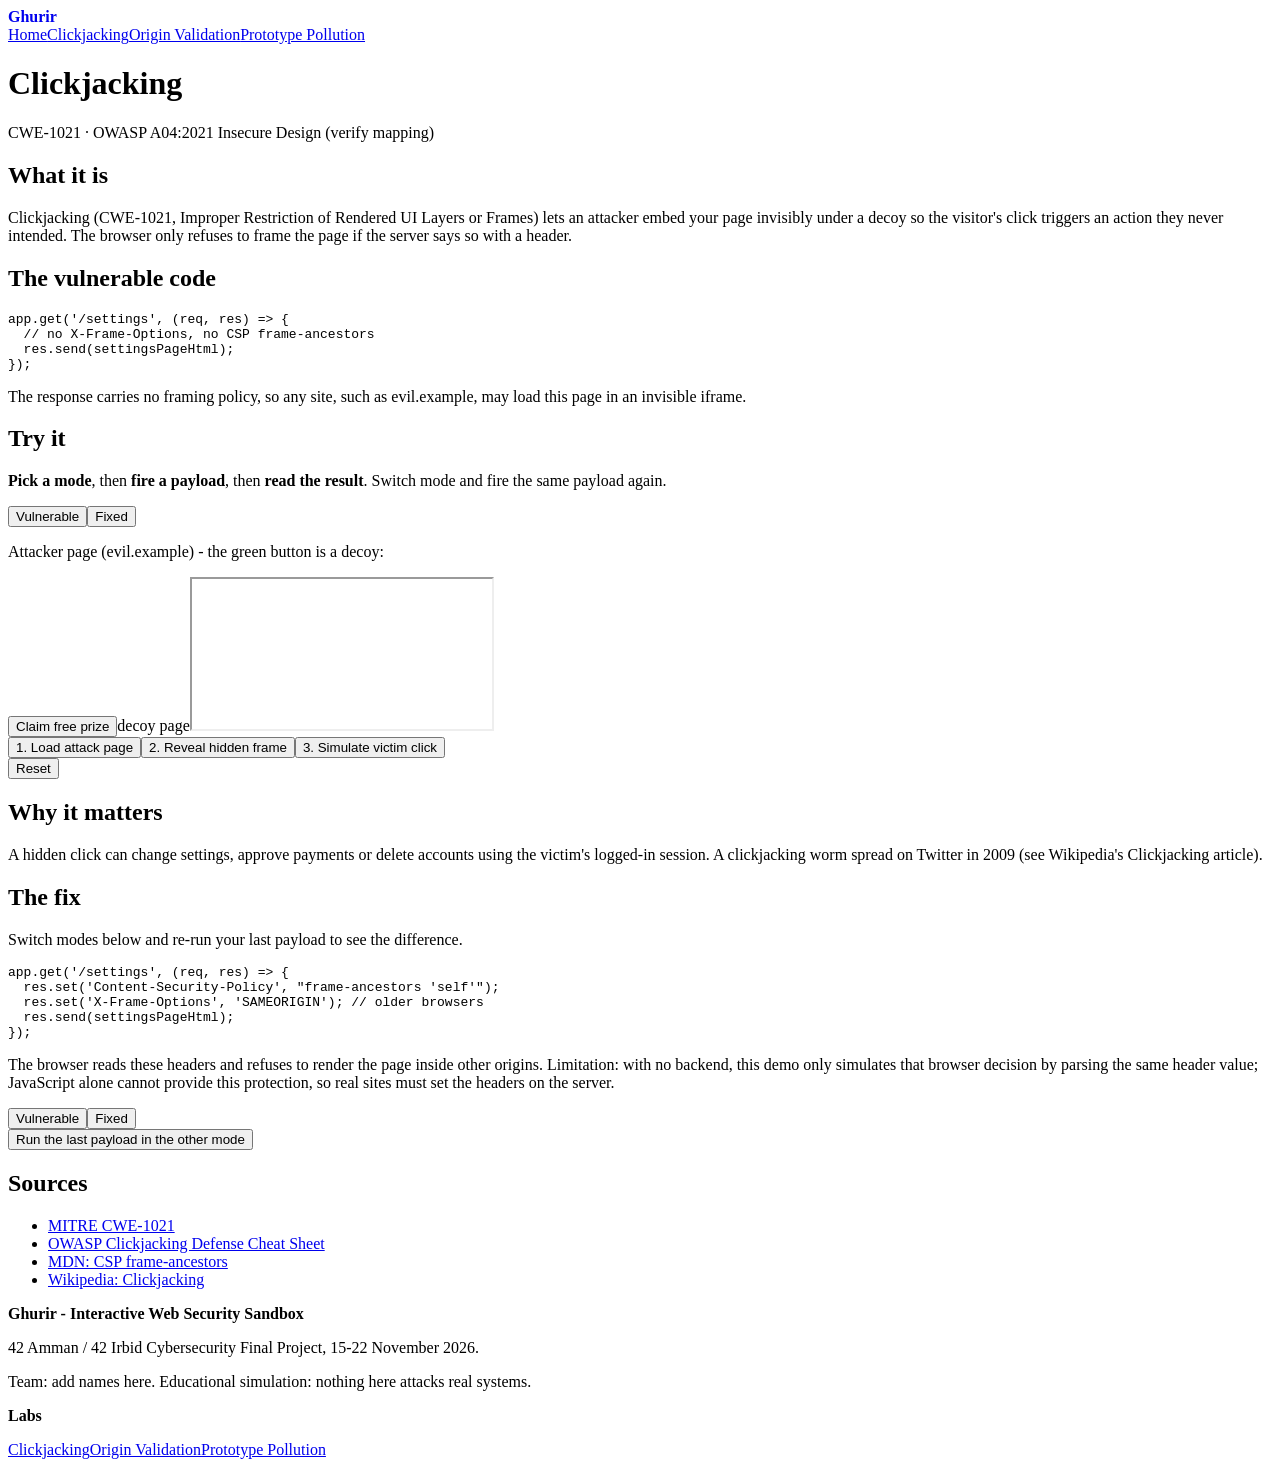
==== labs/clickjacking.html @ cf8984d3 "fixed some directories and edited the code with prettier" ====
<!doctype html>
<html lang="en">
  <head>
    <meta charset="utf-8" />
    <meta name="viewport" content="width=device-width,initial-scale=1" />
    <title>Clickjacking - Ghurir</title>
    <link rel="stylesheet" href="css/style.css" />
  </head>
  <body>
    <header>
      <nav>
        <a href="index.html" style="text-decoration: none"><b>Ghurir</b></a>
        <div class="links">
          <a href="index.html">Home</a
          ><a href="clickjacking.html" class="here">Clickjacking</a
          ><a href="origin-validation.html">Origin Validation</a
          ><a href="prototype-pollution.html">Prototype Pollution</a>
        </div>
      </nav>
    </header>
    <main class="lab">
      <h1>Clickjacking</h1>
      <p class="tag">
        CWE-1021 &middot; OWASP A04:2021 Insecure Design (verify mapping)
      </p>
      <section class="card">
        <h2>What it is</h2>
        <p>
          Clickjacking (CWE-1021, Improper Restriction of Rendered UI Layers or
          Frames) lets an attacker embed your page invisibly under a decoy so
          the visitor's click triggers an action they never intended. The
          browser only refuses to frame the page if the server says so with a
          header.
        </p>
      </section>
      <section class="card">
        <h2>The vulnerable code</h2>
        <pre data-hl="2,3">
app.get('/settings', (req, res) => {
  // no X-Frame-Options, no CSP frame-ancestors
  res.send(settingsPageHtml);
});</pre>
        <p>
          The response carries no framing policy, so any site, such as
          evil.example, may load this page in an invisible iframe.
        </p>
      </section>
      <section class="card">
        <h2>Try it</h2>
        <p class="steps">
          <b>Pick a mode</b>, then <b>fire a payload</b>, then
          <b>read the result</b>. Switch mode and fire the same payload again.
        </p>
        <div class="sw">
          <button data-mode="vulnerable" class="on">Vulnerable</button
          ><button data-mode="fixed">Fixed</button>
        </div>
        <p>Attacker page (evil.example) - the green button is a decoy:</p>
        <div class="stage">
          <button class="fake" id="decoy">Claim free prize</button
          ><span class="hint">decoy page</span
          ><iframe id="frame" title="target"></iframe>
        </div>
        <button class="atk" data-payload="launch">1. Load attack page</button
        ><button class="atk" data-payload="reveal">
          2. Reveal hidden frame</button
        ><button class="atk" data-payload="click">
          3. Simulate victim click
        </button>
        <div id="out" class="out"></div>
        <button data-reset>Reset</button>
      </section>
      <section class="card">
        <h2>Why it matters</h2>
        <p>
          A hidden click can change settings, approve payments or delete
          accounts using the victim's logged-in session. A clickjacking worm
          spread on Twitter in 2009 (see Wikipedia's Clickjacking article).
        </p>
      </section>
      <section class="card">
        <h2>The fix</h2>
        <p class="steps">
          Switch modes below and re-run your last payload to see the difference.
        </p>
        <pre class="fix" data-hl="2,3">
app.get('/settings', (req, res) => {
  res.set('Content-Security-Policy', "frame-ancestors 'self'");
  res.set('X-Frame-Options', 'SAMEORIGIN'); // older browsers
  res.send(settingsPageHtml);
});</pre>
        <p>
          The browser reads these headers and refuses to render the page inside
          other origins. Limitation: with no backend, this demo only simulates
          that browser decision by parsing the same header value; JavaScript
          alone cannot provide this protection, so real sites must set the
          headers on the server.
        </p>
        <div class="sw">
          <button data-mode="vulnerable" class="on">Vulnerable</button
          ><button data-mode="fixed">Fixed</button>
        </div>
        <button data-rerun>Run the last payload in the other mode</button>
      </section>
      <section class="card">
        <h2>Sources</h2>
        <ul>
          <li>
            <a href="https://cwe.mitre.org/data/definitions/1021.html"
              >MITRE CWE-1021</a
            >
          </li>
          <li>
            <a
              href="https://cheatsheetseries.owasp.org/cheatsheets/Clickjacking_Defense_Cheat_Sheet.html"
              >OWASP Clickjacking Defense Cheat Sheet</a
            >
          </li>
          <li>
            <a
              href="https://developer.mozilla.org/en-US/docs/Web/HTTP/Reference/Headers/Content-Security-Policy/frame-ancestors"
              >MDN: CSP frame-ancestors</a
            >
          </li>
          <li>
            <a href="https://en.wikipedia.org/wiki/Clickjacking"
              >Wikipedia: Clickjacking</a
            >
          </li>
        </ul>
      </section>
    </main>
    <footer>
      <div class="foot">
        <div>
          <p><b>Ghurir - Interactive Web Security Sandbox</b></p>
          <p>
            42 Amman / 42 Irbid Cybersecurity Final Project, 15-22 November
            2026.
          </p>
          <p>
            Team: add names here. Educational simulation: nothing here attacks
            real systems.
          </p>
        </div>
        <div>
          <p><b>Labs</b></p>
          <a href="clickjacking.html">Clickjacking</a
          ><a href="origin-validation.html">Origin Validation</a
          ><a href="prototype-pollution.html">Prototype Pollution</a>
        </div>
      </div>
    </footer>
    <script src="js/main.js"></script>
    <script src="js/clickjacking.js"></script>
  </body>
</html>
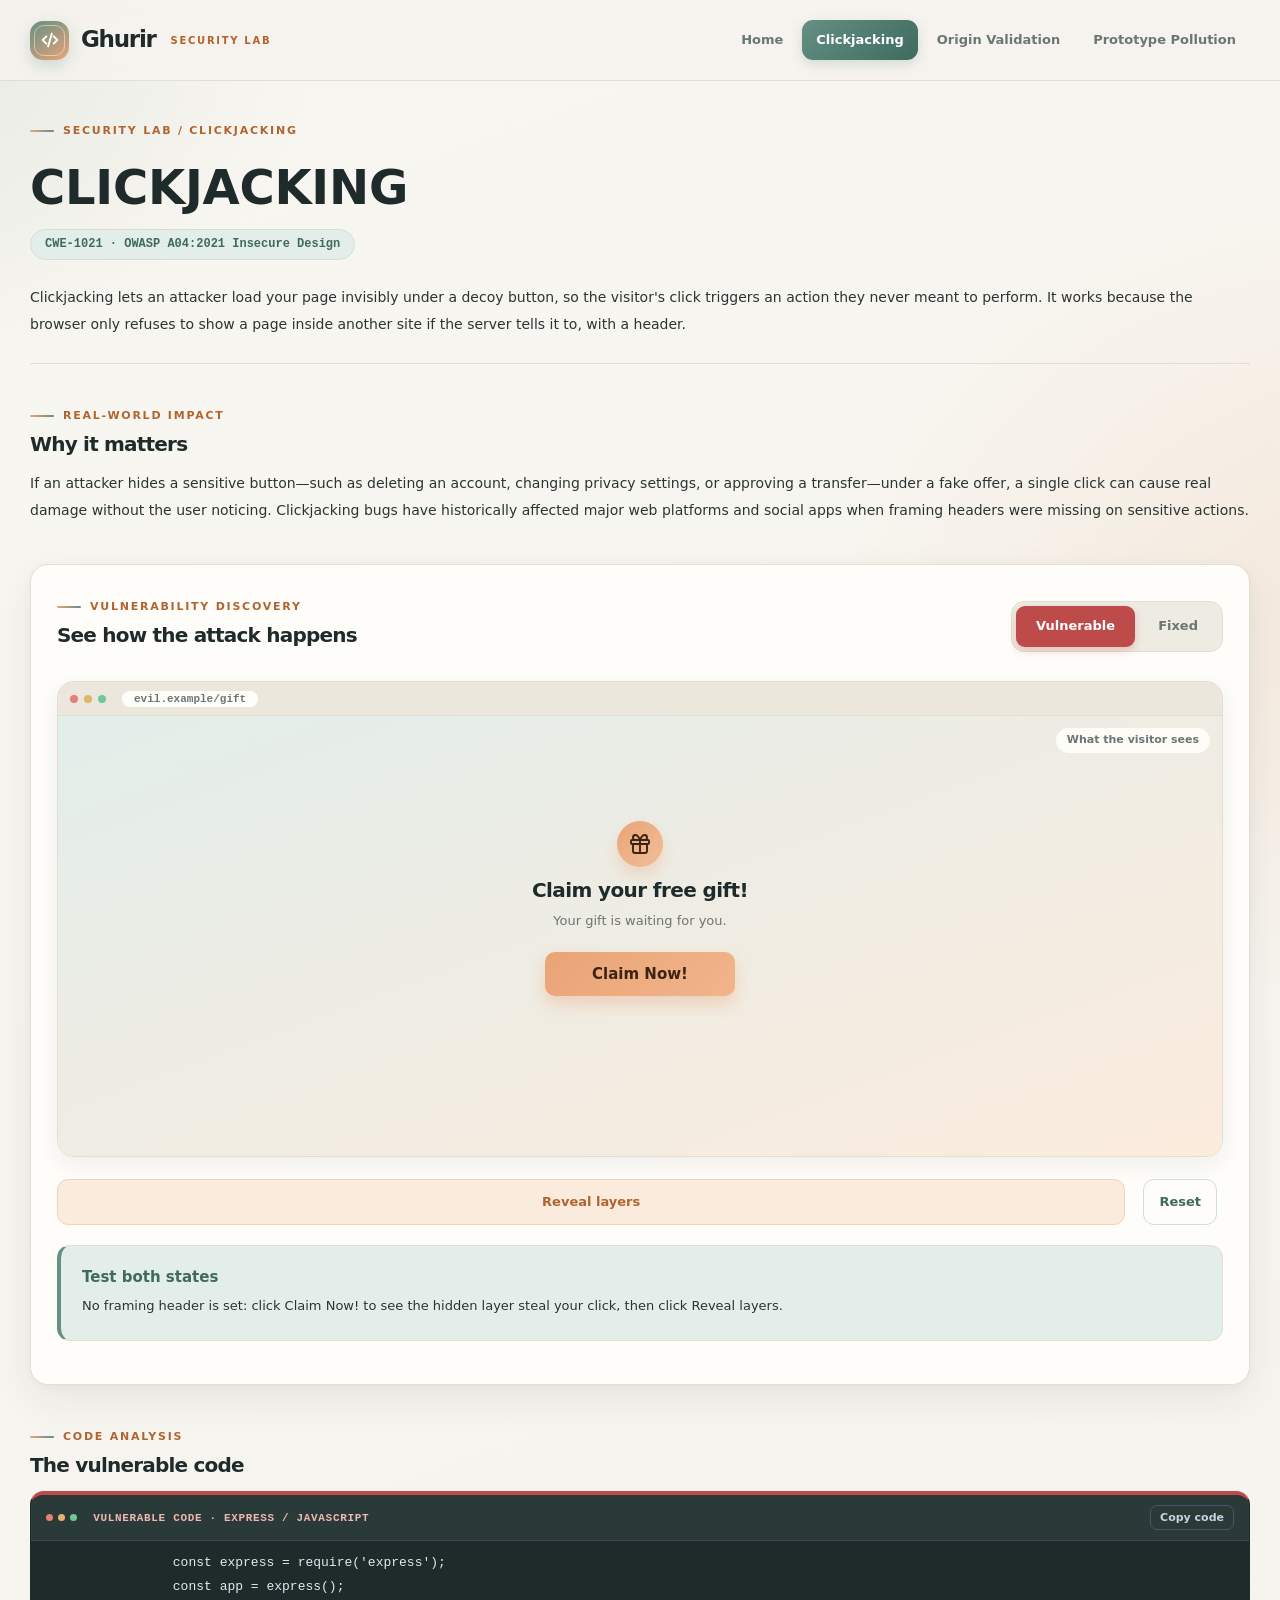
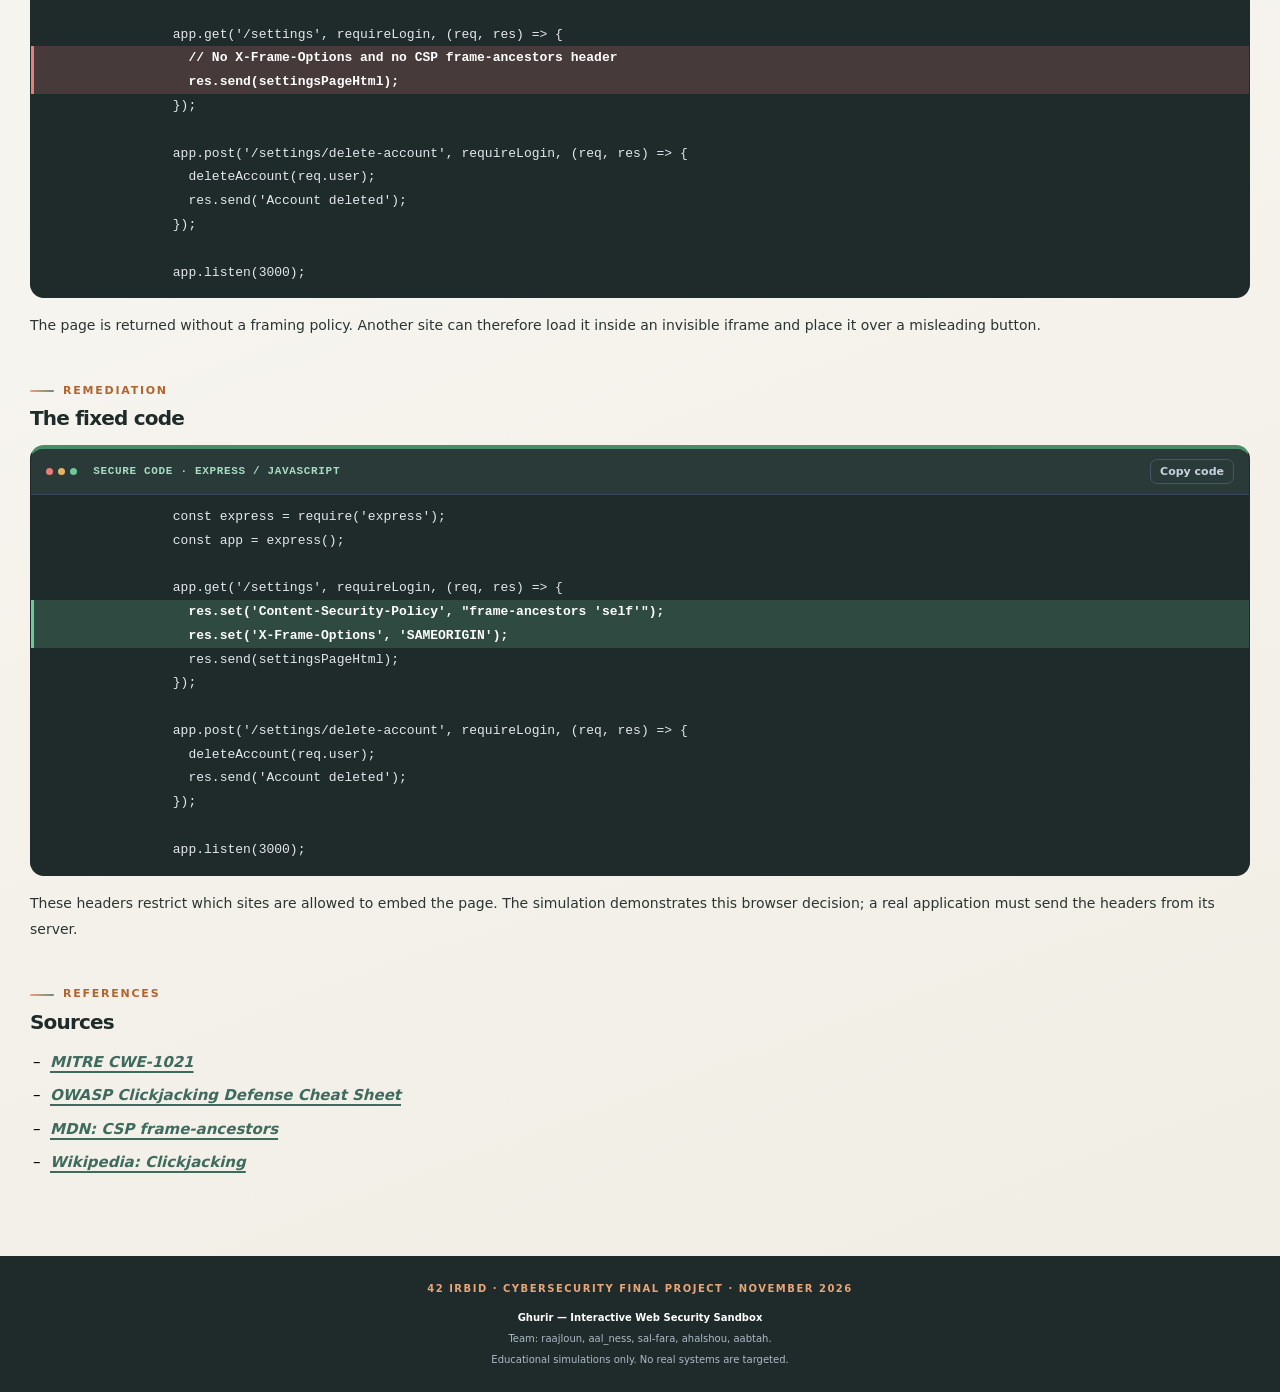
==== commit e6796ccd: ":)" ====
--- a/labs/clickjacking.html
+++ b/labs/clickjacking.html
@@ -3,155 +3,301 @@
   <head>
     <meta charset="utf-8" />
     <meta name="viewport" content="width=device-width,initial-scale=1" />
+    <meta name="theme-color" content="#F6F4EE" />
     <title>Clickjacking - Ghurir</title>
-    <link rel="stylesheet" href="css/style.css" />
+    <link rel="stylesheet" href="../assets/css/style.css" />
   </head>
   <body>
     <header>
-      <nav>
-        <a href="index.html" style="text-decoration: none"><b>Ghurir</b></a>
+      <nav aria-label="Primary navigation">
+        <a class="brand" href="../index.html" aria-label="Ghurir home">
+          <span class="brand-mark">
+            <svg viewBox="0 0 24 24" fill="none"
+              stroke="currentColor" stroke-width="2.1"
+              stroke-linecap="round" stroke-linejoin="round"
+              aria-hidden="true">
+              <path d="m8 8-4 4 4 4M16 8l4 4-4 4M14 5l-4 14"/>
+            </svg>
+          </span>
+          <span class="brand-name">Ghurir</span>
+          <span class="brand-meta">Security Lab</span>
+        </a>
+
         <div class="links">
-          <a href="index.html">Home</a
-          ><a href="clickjacking.html" class="here">Clickjacking</a
-          ><a href="origin-validation.html">Origin Validation</a
-          ><a href="prototype-pollution.html">Prototype Pollution</a>
+          <a href="../index.html">Home</a>
+          <a href="clickjacking.html" class="here"
+             aria-current="page">Clickjacking</a>
+          <a href="origin-validation.html">Origin Validation</a>
+          <a href="prototype-pollution.html">Prototype Pollution</a>
         </div>
       </nav>
     </header>
-    <main class="lab">
-      <h1>Clickjacking</h1>
-      <p class="tag">
-        CWE-1021 &middot; OWASP A04:2021 Insecure Design (verify mapping)
-      </p>
-      <section class="card">
-        <h2>What it is</h2>
-        <p>
-          Clickjacking (CWE-1021, Improper Restriction of Rendered UI Layers or
-          Frames) lets an attacker embed your page invisibly under a decoy so
-          the visitor's click triggers an action they never intended. The
-          browser only refuses to frame the page if the server says so with a
-          header.
-        </p>
-      </section>
-      <section class="card">
-        <h2>The vulnerable code</h2>
-        <pre data-hl="2,3">
-app.get('/settings', (req, res) => {
-  // no X-Frame-Options, no CSP frame-ancestors
-  res.send(settingsPageHtml);
-});</pre>
-        <p>
-          The response carries no framing policy, so any site, such as
-          evil.example, may load this page in an invisible iframe.
-        </p>
-      </section>
-      <section class="card">
-        <h2>Try it</h2>
-        <p class="steps">
-          <b>Pick a mode</b>, then <b>fire a payload</b>, then
-          <b>read the result</b>. Switch mode and fire the same payload again.
-        </p>
-        <div class="sw">
-          <button data-mode="vulnerable" class="on">Vulnerable</button
-          ><button data-mode="fixed">Fixed</button>
+
+    <main class="lab lab-page clickjacking-page">
+  
+      <div class="lab-heading">
+        <span class="eyebrow">Security lab / Clickjacking</span>
+
+        <h1>Clickjacking</h1>
+
+        <p class="tag">
+          CWE-1021 &middot; OWASP A04:2021 Insecure Design
+        </p>
+
+        <p class="lab-lead">
+          Clickjacking lets an attacker load your page invisibly under a
+          decoy button, so the visitor's click triggers an action they
+          never meant to perform. It works because the browser only
+          refuses to show a page inside another site if the server
+          tells it to, with a header.
+        </p>
+      </div>
+        <section class="lab-block" id="why-it-matters">
+
+            <div class="section-header">
+              <span class="eyebrow">Real-world impact</span>
+              <h2>Why it matters</h2>
+            </div>
+
+            <p>
+              If an attacker hides a sensitive button—such as deleting an
+              account, changing privacy settings, or approving a transfer—under
+              a fake offer, a single click can cause real damage without the
+              user noticing. Clickjacking bugs have historically affected major
+              web platforms and social apps when framing headers were missing
+              on sensitive actions.
+            </p>
+
+        </section>
+      <div class="lab-layout">
+        <div class="lab-content">
+          <section class="card click-playground" id="try-it">
+
+            <div class="playground-heading">
+              <div>
+                <span class="eyebrow">Vulnerability discovery</span>
+                <h2>See how the attack happens</h2>
+              </div>
+              <div class="sw">
+              <button data-mode="vulnerable" class="on">
+                Vulnerable
+              </button>
+              <button data-mode="fixed">
+                Fixed
+              </button>
+            </div>
+            </div>
+            <div class="trap">
+              <div class="trap-bar">
+                <i></i><i></i><i></i>
+                <span>evil.example/gift</span>
+              </div>
+
+              <div class="trap-body">
+
+                <div class="gift-art" aria-hidden="true">
+                  <svg viewBox="0 0 24 24" fill="none"
+                    stroke="currentColor" stroke-width="1.9"
+                    stroke-linecap="round" stroke-linejoin="round">
+                    <rect x="3" y="8" width="18" height="4" rx="1"/>
+                    <path d="M12 8v13M5 12v7a2 2 0 0 0 2 2h10a2 2 0 0 0 2-2v-7M7.5 8a2.5 2.5 0 0 1 0-5C10 3 12 8 12 8s2-5 4.5-5a2.5 2.5 0 0 1 0 5"/>
+                  </svg>
+                </div>
+
+                <h3 class="gift-title">Claim your free gift!</h3>
+
+                <p class="gift-sub">
+                  Your gift is waiting for you.
+                </p>
+
+                <button class="claim-btn" id="decoy" type="button">
+                  Claim Now!
+                </button>
+
+                <span class="trap-label" id="stage-label">
+                  What the visitor sees
+                </span>
+
+                <iframe id="frame" title="Hidden bank page"></iframe>
+
+                <div class="trap-block" id="stage-block">
+                  The browser blocked the hidden page
+                </div>
+
+              </div>
+            </div>
+
+            <div class="playground-actions">
+              <button class="atk" data-payload="reveal" id="reveal-btn">
+                Reveal layers
+              </button>
+              <button data-reset class="reset-btn">
+                Reset
+              </button>
+            </div>
+
+            <div id="out" class="out" aria-live="polite"></div>
+
+          </section>
+
+          <section class="lab-block" id="vulnerable-code">
+
+            <div class="section-header">
+              <span class="eyebrow">Code analysis</span>
+              <h2>The vulnerable code</h2>
+            </div>
+
+            <div class="code-shell vuln">
+              <div class="code-toolbar">
+                <span>
+                  <span class="dots">
+                    <i></i><i></i><i></i>
+                  </span>
+                  VULNERABLE CODE · Express / JavaScript
+                </span>
+
+                <button class="code-copy" type="button"
+                  aria-label="Copy vulnerable code">
+                  Copy code
+                </button>
+              </div>
+
+              <pre data-hl="5,6">
+                const express = require('express');
+                const app = express();
+
+                app.get('/settings', requireLogin, (req, res) => {
+                  // No X-Frame-Options and no CSP frame-ancestors header
+                  res.send(settingsPageHtml);
+                });
+
+                app.post('/settings/delete-account', requireLogin, (req, res) => {
+                  deleteAccount(req.user);
+                  res.send('Account deleted');
+                });
+
+                app.listen(3000);</pre>
+            </div>
+
+            <p>
+              The page is returned without a framing policy.
+              Another site can therefore load it inside an invisible
+              iframe and place it over a misleading button.
+            </p>
+
+          </section>
+
+          <section class="lab-block" id="the-fix">
+
+            <div class="section-header">
+              <span class="eyebrow">Remediation</span>
+              <h2>The fixed code</h2>
+            </div>
+
+            <div class="code-shell safe">
+              <div class="code-toolbar">
+                <span>
+                  <span class="dots">
+                    <i></i><i></i><i></i>
+                  </span>
+                  SECURE CODE · Express / JavaScript
+                </span>
+
+                <button class="code-copy" type="button"
+                  aria-label="Copy secure code">
+                  Copy code
+                </button>
+              </div>
+
+              <pre class="fix" data-hl="5, 6">
+                const express = require('express');
+                const app = express();
+
+                app.get('/settings', requireLogin, (req, res) => {
+                  res.set('Content-Security-Policy', "frame-ancestors 'self'");
+                  res.set('X-Frame-Options', 'SAMEORIGIN');
+                  res.send(settingsPageHtml);
+                });
+
+                app.post('/settings/delete-account', requireLogin, (req, res) => {
+                  deleteAccount(req.user);
+                  res.send('Account deleted');
+                });
+
+                app.listen(3000);
+              </pre>
+            </div>
+
+            <p>
+              These headers restrict which sites are allowed to embed
+              the page. The simulation demonstrates this browser
+              decision; a real application must send the headers
+              from its server.
+            </p>
+
+          </section>
+
+          <section class="lab-block" id="sources">
+
+            <div class="section-header">
+              <span class="eyebrow">References</span>
+              <h2>Sources</h2>
+            </div>
+
+            <ul class="sources">
+              <li>
+                <a href="https://cwe.mitre.org/data/definitions/1021.html">
+                  <em>MITRE CWE-1021</em>
+                </a>
+              </li>
+
+              <li>
+                <a href="https://cheatsheetseries.owasp.org/cheatsheets/Clickjacking_Defense_Cheat_Sheet.html">
+                  <em>OWASP Clickjacking Defense Cheat Sheet</em>
+                </a>
+              </li>
+
+              <li>
+                <a href="https://developer.mozilla.org/en-US/docs/Web/HTTP/Reference/Headers/Content-Security-Policy/frame-ancestors">
+                  <em>MDN: CSP frame-ancestors</em>
+                </a>
+              </li>
+
+              <li>
+                <a href="https://en.wikipedia.org/wiki/Clickjacking">
+                  <em>Wikipedia: Clickjacking</em>
+                </a>
+              </li>
+            </ul>
+
+          </section>
+
         </div>
-        <p>Attacker page (evil.example) - the green button is a decoy:</p>
-        <div class="stage">
-          <button class="fake" id="decoy">Claim free prize</button
-          ><span class="hint">decoy page</span
-          ><iframe id="frame" title="target"></iframe>
-        </div>
-        <button class="atk" data-payload="launch">1. Load attack page</button
-        ><button class="atk" data-payload="reveal">
-          2. Reveal hidden frame</button
-        ><button class="atk" data-payload="click">
-          3. Simulate victim click
-        </button>
-        <div id="out" class="out"></div>
-        <button data-reset>Reset</button>
-      </section>
-      <section class="card">
-        <h2>Why it matters</h2>
-        <p>
-          A hidden click can change settings, approve payments or delete
-          accounts using the victim's logged-in session. A clickjacking worm
-          spread on Twitter in 2009 (see Wikipedia's Clickjacking article).
-        </p>
-      </section>
-      <section class="card">
-        <h2>The fix</h2>
-        <p class="steps">
-          Switch modes below and re-run your last payload to see the difference.
-        </p>
-        <pre class="fix" data-hl="2,3">
-app.get('/settings', (req, res) => {
-  res.set('Content-Security-Policy', "frame-ancestors 'self'");
-  res.set('X-Frame-Options', 'SAMEORIGIN'); // older browsers
-  res.send(settingsPageHtml);
-});</pre>
-        <p>
-          The browser reads these headers and refuses to render the page inside
-          other origins. Limitation: with no backend, this demo only simulates
-          that browser decision by parsing the same header value; JavaScript
-          alone cannot provide this protection, so real sites must set the
-          headers on the server.
-        </p>
-        <div class="sw">
-          <button data-mode="vulnerable" class="on">Vulnerable</button
-          ><button data-mode="fixed">Fixed</button>
-        </div>
-        <button data-rerun>Run the last payload in the other mode</button>
-      </section>
-      <section class="card">
-        <h2>Sources</h2>
-        <ul>
-          <li>
-            <a href="https://cwe.mitre.org/data/definitions/1021.html"
-              >MITRE CWE-1021</a
-            >
-          </li>
-          <li>
-            <a
-              href="https://cheatsheetseries.owasp.org/cheatsheets/Clickjacking_Defense_Cheat_Sheet.html"
-              >OWASP Clickjacking Defense Cheat Sheet</a
-            >
-          </li>
-          <li>
-            <a
-              href="https://developer.mozilla.org/en-US/docs/Web/HTTP/Reference/Headers/Content-Security-Policy/frame-ancestors"
-              >MDN: CSP frame-ancestors</a
-            >
-          </li>
-          <li>
-            <a href="https://en.wikipedia.org/wiki/Clickjacking"
-              >Wikipedia: Clickjacking</a
-            >
-          </li>
-        </ul>
-      </section>
+      </div>
     </main>
+
     <footer>
       <div class="foot">
-        <div>
-          <p><b>Ghurir - Interactive Web Security Sandbox</b></p>
-          <p>
-            42 Amman / 42 Irbid Cybersecurity Final Project, 15-22 November
-            2026.
-          </p>
-          <p>
-            Team: add names here. Educational simulation: nothing here attacks
-            real systems.
-          </p>
-        </div>
-        <div>
-          <p><b>Labs</b></p>
-          <a href="clickjacking.html">Clickjacking</a
-          ><a href="origin-validation.html">Origin Validation</a
-          ><a href="prototype-pollution.html">Prototype Pollution</a>
-        </div>
+        <p class="footer-kicker">
+          42 Irbid · Cybersecurity Final Project · November 2026
+        </p>
+
+        <p>
+          <b>Ghurir — Interactive Web Security Sandbox</b>
+        </p>
+
+        <p>
+          Team: raajloun, aal_ness, sal-fara, ahalshou, aabtah.
+        </p>
+
+        <p>
+          Educational simulations only. No real systems are targeted.
+        </p>
       </div>
     </footer>
-    <script src="js/main.js"></script>
-    <script src="js/clickjacking.js"></script>
+
+    <script src="../assets/js/main.js"></script>
+    <script src="../assets/js/ui.js"></script>
+    <script src="../assets/js/clickjacking.js"></script>
   </body>
-</html>
+</html>
--- a/assets/css/style.css
+++ b/assets/css/style.css
@@ -0,0 +1,409 @@
+/* ==========================================================
+   GHURIR — Unified visual identity (Sage × Soft Apricot)
+   Change a colour ONCE in :root and the whole site follows.
+   ========================================================== */
+
+/* 1. DESIGN TOKENS ---------------------------------------- */
+:root {
+  color-scheme: light;
+  --primary:      #648F82;   --primary-deep: #3F6B5F;
+  --primary-soft: #E3EEEA;   --primary-line: #CFE0DA;   --p-rgb: 100 143 130;
+  --accent:       #E9A477;   --accent-deep:  #B1642F;
+  --accent-soft:  #FBEBDD;   --accent-line:  #F3D2B9;   --a-rgb: 233 164 119;
+  --on-accent:    #3B2412;
+
+  --bg: #F6F4EE; --bg-2: #EEEBE2; --card: #FFFDF9; --bd: #E3DED2;
+  --code: #1E2B2A; --code-2: #2A3A38;
+  --code-a: #7FB0A2; --code-a2: #6A9A8C; --code-b: #EDA97C; --code-b2: #F2C3A2;
+  --tx: #2A3533; --mu: #6A7774; --slate: #2A3533;
+
+  --bad: #BC4B49; --bad-soft: #F8E5E3;
+  --ok:  #4A8C68; --ok-soft:  #E3F1E9;
+
+  --shadow: 0 14px 40px rgba(31,42,55,.07), 0 2px 8px rgba(31,42,55,.04);
+  --shadow-hover: 0 22px 48px rgba(31,42,55,.13), 0 4px 12px rgba(31,42,55,.06);
+  --radius: 18px;
+}
+
+/* 2. BASE -------------------------------------------------- */
+*, *::before, *::after { box-sizing: border-box }
+html { scroll-behavior: smooth; scroll-padding-top: 108px }
+body {
+  margin: 0; min-height: 100vh; display: flex; flex-direction: column;
+  color: var(--tx); font: 15px/1.7 system-ui, -apple-system, "Segoe UI", sans-serif;
+  overflow-x: hidden;
+  background:
+    radial-gradient(ellipse 640px 520px at -12% 0%,  rgb(var(--p-rgb) / .14), transparent 75%),
+    radial-gradient(ellipse 700px 520px at 108% 20%, rgb(var(--a-rgb) / .16),  transparent 77%),
+    linear-gradient(160deg, #F8F6F0 0%, var(--bg) 55%, #F0EDE4 100%);
+}
+
+/* Reading-progress bar (width set by ui.js, state by main.js) */
+body::before {
+  content: ""; position: fixed; z-index: 1000; top: 0; left: 0; height: 3px;
+  width: var(--scroll-progress, 0%);
+  background: linear-gradient(90deg, var(--primary), var(--accent));
+  transition: width .08s linear, background .3s; pointer-events: none;
+}
+body[data-state="vulnerable"]::before { background: var(--bad) }
+body[data-state="fixed"]::before      { background: var(--ok)  }
+
+::selection { background: var(--primary-line); color: var(--code) }
+a { color: var(--primary-deep); text-underline-offset: 3px }
+a:hover { color: var(--accent) }
+a:focus-visible, button:focus-visible { outline: 3px solid var(--primary); outline-offset: 3px }
+button { font: inherit; cursor: pointer }
+h1, h2, h3, h4, p { margin-top: 0 }
+h1, h2, h3, h4 { letter-spacing: -.04em; line-height: 1.23; color: var(--code) }
+h1 { font-size: clamp(34px, 4.3vw, 58px); font-weight: 830 }
+h2 { font-size: 22px; font-weight: 760; margin-bottom: 12px }
+h3 { font-size: 16px; margin-bottom: 7px }
+p  { margin-bottom: 13px }
+ul:not(#log) { padding-left: 20px }
+li { margin-bottom: 8px }
+
+/* 3. HEADER + NAV ----------------------------------------- */
+header {
+  position: sticky; top: 0; z-index: 90;
+  background: rgba(246,243,238,.88); backdrop-filter: blur(20px); -webkit-backdrop-filter: blur(20px);
+  border-bottom: 1px solid var(--bd);
+}
+nav, main, .foot { width: min(100% - 56px, 1220px); margin-inline: auto }
+nav { min-height: 80px; display: flex; align-items: center; justify-content: space-between; gap: 26px; padding-block: 12px }
+.brand { display: inline-flex; align-items: center; gap: 12px; text-decoration: none; white-space: nowrap; color: var(--code) }
+.brand:hover { color: var(--code) }
+.brand-mark {
+  width: 39px; height: 39px; border-radius: 13px; display: grid; place-items: center; color: #fff;
+  background: linear-gradient(145deg, var(--primary), var(--accent));
+  box-shadow: 0 6px 16px rgb(var(--p-rgb) / .28); position: relative; isolation: isolate;
+}
+.brand-mark::after { content: ""; inset: 4px; position: absolute; border: 1px solid rgba(255,255,255,.45); border-radius: 10px; z-index: -1 }
+.brand-mark svg { width: 22px; height: 22px }
+.brand-name { font-weight: 800; letter-spacing: -.055em; font-size: 23px }
+.brand-meta { font-size: 10px; font-weight: 750; letter-spacing: .17em; text-transform: uppercase; color: var(--accent-deep); margin-left: 3px; align-self: center }
+nav .links { display: flex; align-items: center; justify-content: flex-end; gap: 5px; flex-wrap: wrap }
+nav .links a { color: var(--mu); text-decoration: none; padding: 9px 14px; border-radius: 11px; font-size: 13px; font-weight: 650; transition: background .2s, color .2s, transform .2s }
+nav .links a:hover { color: var(--primary-deep); background: var(--primary-soft); transform: translateY(-1px) }
+nav .links a.here { background: linear-gradient(135deg, var(--primary), var(--primary-deep)); color: #fff; box-shadow: 0 4px 12px rgb(var(--p-rgb) / .25) }
+main { flex: 1; padding: 36px 0 65px }
+
+/* 4. SHARED PIECES ---------------------------------------- */
+.eyebrow { display: inline-flex; align-items: center; gap: 9px; font-size: 11px; text-transform: uppercase; letter-spacing: .16em; font-weight: 800; color: var(--accent-deep); margin-bottom: 18px }
+.eyebrow::before { content: ""; display: block; width: 24px; height: 2px; border-radius: 4px; background: linear-gradient(90deg, var(--accent), var(--primary)) }
+.tag { display: inline-flex; align-items: center; width: fit-content; gap: 8px; border: 1px solid var(--primary-line); border-radius: 99px; padding: 6px 14px; background: var(--primary-soft); color: var(--primary-deep); font: 650 12px/1.4 ui-monospace, SFMono-Regular, Menlo, Consolas, monospace; margin: 0 0 10px }
+.card { background: var(--card); border: 1px solid var(--bd); border-radius: var(--radius); padding: 27px 30px; margin: 18px 0; box-shadow: var(--shadow) }
+.pill { display: inline-block; background: var(--ok-soft); color: #3A7556; padding: 4px 11px; border-radius: 999px; font-size: 11px; font-weight: 800 }
+.pill.Medium { background: #F6EAD3; color: #8A6420 }
+.pill.Hard   { background: var(--bad-soft); color: #A23F3D }
+.btn { display: inline-flex; align-items: center; justify-content: center; gap: 10px; min-height: 44px; padding: 11px 19px; border-radius: 12px; text-decoration: none; font-size: 13px; font-weight: 750; border: 1px solid transparent; transition: transform .23s, box-shadow .23s, background .23s, color .23s }
+.btn:hover { transform: translateY(-2px) }
+.btn-primary { background: linear-gradient(130deg, var(--primary), var(--primary-deep)); color: #fff; box-shadow: 0 9px 21px rgb(var(--p-rgb) / .32) }
+.btn-primary:hover { color: #fff; box-shadow: 0 13px 26px rgb(var(--p-rgb) / .42) }
+.btn-secondary { border-color: var(--accent-line); color: var(--accent-deep); background: var(--accent-soft) }
+.btn-secondary:hover { background: var(--accent-line); color: var(--accent-deep) }
+
+/* 5. HOME — HERO & LAB CARDS ------------------------------ */
+.hero {
+  position: relative; display: grid; grid-template-columns: minmax(0,1.1fr) minmax(320px,.9fr); gap: 20px; align-items: center;
+  min-height: 382px; border-radius: 28px; border: 1px solid var(--bd); padding: 47px 46px; overflow: hidden; box-shadow: var(--shadow);
+  background: linear-gradient(115deg, rgba(255,253,249,.95), rgb(var(--p-rgb) / .10));
+}
+.hero::before, .hero::after { content: ""; position: absolute; pointer-events: none; border-radius: 50% }
+.hero::before { width: 340px; height: 340px; right: -125px; top: -170px; background: radial-gradient(circle, rgb(var(--p-rgb) / .30), transparent 70%) }
+.hero::after  { width: 420px; height: 420px; right: 10%; bottom: -345px; background: radial-gradient(circle, rgb(var(--a-rgb) / .28), transparent 70%) }
+.hero-copy { position: relative; z-index: 2 }
+.hero h1 { font-size: clamp(34px, 3.8vw, 50px); line-height: 1.15; max-width: 650px; margin: 0 0 17px }
+.hero h1 em { font-style: normal; background: linear-gradient(105deg, var(--primary), var(--accent)); background-clip: text; -webkit-background-clip: text; color: transparent }
+.hero p { font-size: 16px; color: var(--mu); max-width: 565px; line-height: 1.85; margin-bottom: 22px }
+.hero-actions { display: flex; flex-wrap: wrap; gap: 12px; margin: 25px 0 0 }
+
+.hero-art { height: 280px; position: relative; z-index: 1; display: flex; justify-content: center; align-items: center }
+.art-halo { position: absolute; width: 340px; height: 340px; border-radius: 50%; background: radial-gradient(circle, var(--primary-line) 0%, rgb(var(--a-rgb) / .22) 49%, transparent 72%); animation: haloBreath 7s ease-in-out infinite }
+.art-screen { position: relative; width: 294px; height: 194px; border-radius: 17px; border: 8px solid var(--code); background: linear-gradient(150deg, #2A3747, var(--code)); box-shadow: 0 21px 36px rgba(31,42,55,.30); transform: rotate(-4deg) translateX(-12px); animation: floatArt 6s ease-in-out infinite }
+.art-screen::after { content: ""; position: absolute; left: 50%; bottom: -20px; transform: translateX(-50%); height: 9px; width: 326px; border-radius: 50%; background: rgba(31,42,55,.18) }
+.art-screen-top { height: 29px; border-radius: 8px 8px 0 0; background: #35465A; display: flex; gap: 6px; align-items: center; padding-inline: 13px }
+.art-dot { width: 7px; height: 7px; border-radius: 50%; background: #E57F77 }
+.art-dot:nth-child(2) { background: #E0B567 }
+.art-dot:nth-child(3) { background: #6FC79A }
+.art-screen-code { padding: 18px 18px 10px; display: grid; gap: 10px }
+.code-line { height: 8px; border-radius: 8px; background: var(--code-a) }
+.code-line.c2 { width: 72%; background: var(--code-b) }
+.code-line.c3 { width: 85%; background: var(--code-a2) }
+.code-line.c4 { width: 54%; background: var(--code-b2) }
+.code-line.c5 { width: 70%; background: var(--code-a) }
+.art-shield { position: absolute; display: grid; place-items: center; right: 0; bottom: 0; width: 104px; height: 120px; filter: drop-shadow(0 14px 14px rgba(31,42,55,.28)); animation: floatArt 5.5s ease-in-out infinite alternate }
+.art-shield svg { width: 105px; height: 120px }
+.art-spark { position: absolute; border: 1px solid var(--bd); background: var(--card); border-radius: 12px; color: var(--accent-deep); box-shadow: var(--shadow); display: grid; place-items: center; font-weight: 800 }
+.art-spark.code { width: 48px; height: 48px; left: 8px; top: 17px; font: 800 18px ui-monospace, monospace; transform: rotate(-9deg) }
+.art-spark.lock { width: 45px; height: 45px; right: 50px; top: -3px; transform: rotate(12deg); color: var(--primary) }
+
+.section-heading { display: flex; align-items: end; justify-content: space-between; gap: 15px; margin: 43px 0 19px }
+.section-heading h2 { margin: 0; font-size: 29px }
+.section-heading p { color: var(--mu); margin: 5px 0 0 }
+.section-kicker { color: var(--accent-deep); text-transform: uppercase; font-weight: 800; letter-spacing: .16em; font-size: 11px }
+.section-note { font-size: 13px; color: var(--mu); white-space: nowrap }
+
+.grid { display: grid; grid-template-columns: repeat(3, minmax(0,1fr)); gap: 19px }
+.lab-card { position: relative; margin: 0; padding: 27px 26px 24px; min-height: 257px; display: flex; flex-direction: column; align-items: flex-start; transition: transform .26s, box-shadow .26s, border-color .26s; overflow: hidden }
+.lab-card:hover { transform: translateY(-6px); box-shadow: var(--shadow-hover); border-color: var(--lab-icon, var(--primary)) }
+.lab-card::after { content: ""; position: absolute; width: 125px; height: 125px; border-radius: 50%; right: -55px; top: -57px; background: var(--lab-tint, var(--primary-soft)); opacity: .8; pointer-events: none }
+.lab-card .lab-num { font-size: 11px; font-weight: 800; letter-spacing: .16em; color: var(--mu); text-transform: uppercase; margin-bottom: 20px }
+.lab-card .lab-icon { width: 54px; height: 54px; border-radius: 16px; display: grid; place-items: center; background: var(--lab-tint, var(--primary-soft)); color: var(--lab-icon, var(--primary)); margin-bottom: 20px }
+.lab-card .lab-icon svg { width: 27px; height: 27px }
+.lab-card h3 { font-size: 22px; font-weight: 800; margin: 0 0 8px }
+.lab-card p { font-size: 13px; color: var(--mu); margin: 0 0 18px; max-width: 275px; line-height: 1.75 }
+.lab-card .card-bottom { display: flex; align-items: center; justify-content: space-between; gap: 14px; margin-top: auto; width: 100% }
+.round-arrow { width: 36px; height: 36px; border-radius: 50%; display: grid; place-items: center; background: var(--primary-soft); color: var(--primary-deep); font-size: 18px; text-decoration: none; transition: transform .2s, background .2s, color .2s }
+.lab-card:hover .round-arrow { transform: translateX(3px); background: var(--accent); color: var(--on-accent) }
+
+.how { margin-top: 25px; display: grid; grid-template-columns: .8fr 1.2fr; gap: 28px; align-items: center; padding: 28px 33px; background: linear-gradient(125deg, var(--primary-soft), var(--accent-soft)) }
+.how h2 { font-size: 25px; margin: 0 0 7px }
+.how p { font-size: 13px; color: var(--mu); margin: 0 }
+.flow { display: grid; grid-template-columns: repeat(3, 1fr); gap: 28px; margin: 0 }
+.flow-step {
+  position: relative; display: flex; flex-direction: column; align-items: center; text-align: center; gap: 6px;
+  padding: 20px 12px 18px; background: rgba(255,253,249,.9); border: 1px solid var(--bd); border-radius: 16px;
+  box-shadow: 0 6px 16px rgba(31,42,55,.05);
+}
+.flow-num {
+  width: 40px; height: 40px; border-radius: 50%; display: grid; place-items: center; margin-bottom: 4px;
+  background: linear-gradient(135deg, var(--primary), var(--primary-deep)); color: #fff;
+  font-size: 17px; font-weight: 800; box-shadow: 0 5px 12px rgb(var(--p-rgb) / .30);
+}
+.flow-step b { font-size: 13.5px; color: var(--code) }
+.flow-step small { font-size: 11.5px; color: var(--mu); line-height: 1.4 }
+
+/* 6. LAB PAGES — SHARED STRUCTURE & CODE BLOCKS ------------ */
+.lab-page { padding-top: 34px }
+.lab-heading { display: block; padding-bottom: 26px; border-bottom: 1px solid var(--bd) }
+.lab-heading h1 { font-size: clamp(31px, 3.8vw, 48px); text-transform: uppercase; letter-spacing: -.005em; margin: 0 0 12px }
+.lab-heading .lab-lead,
+.lab-block > p { font-size: 14px; line-height: 1.9; color: var(--tx); max-width: none; width: 100%; margin: 14px 0 0 }
+
+.lab-layout { display: grid; grid-template-columns: minmax(0, 1fr); align-items: start; gap: 28px; padding-top: 23px }
+.lab-sidebar { display: none }
+.lab-content { min-width: 0; width: 100% }
+.lab-block { margin: 36px 0 0; scroll-margin-top: 112px }
+.lab-block h2,
+.lab-content section.card h2 { display: flex; align-items: center; gap: 13px; font-size: 20px; margin: 0 0 14px }
+.lab-block h2::before,
+.lab-content section.card h2::before { display: none }
+.section-header .eyebrow,
+.playground-heading .eyebrow { margin-bottom: 6px }
+
+.code-shell { width: 100%; border: 1px solid var(--code); background: var(--code); border-radius: 14px; overflow: hidden; margin: 0 }
+.code-shell.vuln { border-top: 4px solid var(--bad) }
+.code-shell.safe { border-top: 4px solid var(--ok) }
+.code-toolbar { display: flex; align-items: center; justify-content: space-between; gap: 12px; padding: 10px 15px; border-bottom: 1px solid #38475A; background: var(--code-2); color: #A9B6C6; font: 700 11px/1.3 ui-monospace, Menlo, monospace; letter-spacing: .06em; text-transform: uppercase }
+.code-shell.vuln .code-toolbar { color: #F0B7B2 }
+.code-shell.safe .code-toolbar { color: #A9DBC2 }
+.code-toolbar .dots { display: inline-flex; gap: 5px; margin-right: 9px; vertical-align: middle }
+.code-toolbar .dots i { width: 7px; height: 7px; border-radius: 50%; background: #E57F77; display: inline-block }
+.code-toolbar .dots i:nth-child(2) { background: #E0B567 }
+.code-toolbar .dots i:nth-child(3) { background: #6FC79A }
+.code-copy { border: 1px solid #44566C; background: transparent; border-radius: 7px; color: #C9D3DF; padding: 5px 9px; margin: 0; font: 700 11px system-ui, sans-serif; transition: background .2s, color .2s }
+.code-copy:hover { background: var(--accent); border-color: var(--accent-deep); color: #fff }
+pre { color: #E4E8EE; background: transparent; margin: 0; padding: 10px 0 13px; overflow-x: auto; font: 13px/1.83 ui-monospace, SFMono-Regular, Menlo, Consolas, monospace; tab-size: 2 }
+pre span { display: block; padding: 0 17px; white-space: pre }
+pre .hl { font-weight: 750; border-left: 3px solid #E57F77; background: rgba(229,127,119,.20); color: #fff; padding-left: 14px }
+pre.fix .hl { background: rgba(111,199,154,.20); border-left-color: #6FC79A }
+
+.lab-content button:not(.code-copy) { border: 1px solid var(--primary-line); background: var(--primary-soft); color: var(--primary-deep); border-radius: 11px; padding: 10px 15px; margin: 4px 6px 4px 0; font-weight: 700; font-size: 13px; transition: transform .2s, background .2s, border-color .2s, box-shadow .2s }
+.lab-content button:not(.code-copy):hover { background: var(--primary-line); border-color: var(--primary); box-shadow: 0 4px 12px rgb(var(--p-rgb) / .18); transform: translateY(-1px) }
+.lab-content button:not(.code-copy):active { transform: scale(.97) }
+.lab-content button.atk { color: var(--accent-deep); background: var(--accent-soft); border-color: var(--accent-line) }
+.lab-content button.atk:hover { background: var(--accent-line); border-color: var(--accent) }
+.lab-content button[data-reset] { background: transparent }
+
+.sw { display: inline-flex; align-items: center; gap: 3px; padding: 4px; border: 1px solid var(--bd); background: var(--bg-2); border-radius: 13px; margin: 0 }
+.lab-content .sw button:not(.code-copy) { border: none; background: transparent; color: var(--mu); margin: 0; padding: 9px 20px; border-radius: 9px; box-shadow: none }
+.lab-content .sw button:not(.code-copy):hover { transform: none; background: #E3DCD0 }
+.lab-content .sw button[data-mode="vulnerable"].on:not(.code-copy) { background: var(--bad); color: #fff; box-shadow: 0 4px 8px rgba(188,75,73,.25) }
+.lab-content .sw button[data-mode="fixed"].on:not(.code-copy)      { background: var(--ok);  color: #fff; box-shadow: 0 4px 8px rgba(74,140,104,.25) }
+
+.out { margin: 17px 0; padding: 18px 21px; border: 1px solid var(--bd); border-left: 4px solid var(--primary); border-radius: 13px; background: var(--primary-soft); line-height: 1.8; font-size: 13px; transition: background .25s, border-color .25s }
+.out strong { display: block; font-size: 15px; margin-bottom: 3px; color: var(--primary-deep) }
+.out.bad  { background: var(--bad-soft); border-color: #EBCBC8; border-left-color: var(--bad); color: #7E3B39 }
+.out.bad strong  { color: var(--bad) }
+.out.bad strong::before  { content: "✕  " }
+.out.good { background: var(--ok-soft);  border-color: #C7E2D3; border-left-color: var(--ok);  color: #3A6B52 }
+.out.good strong { color: #357A58 }
+.out.good strong::before { content: "✓  " }
+
+#sources ul { list-style-type: "–  "; padding-left: 20px; color: #000 }
+#sources li::marker { color: #000 }
+#sources a { color: var(--primary-deep); font-weight: 600; text-decoration: underline; text-decoration-thickness: 1.5px; text-underline-offset: 4px; transition: color .2s, text-decoration-color .2s }
+#sources a:visited { color: #6B5470 }
+#sources a:hover   { color: var(--accent-deep); text-decoration-color: var(--accent) }
+#sources a:active  { color: var(--accent) }
+
+/* 7. LAB 01 — CLICKJACKING ---------------------------------- */
+.clickjacking-page .click-playground { width: 100%; min-width: 0; padding: 26px }
+.clickjacking-page .playground-heading { display: flex; align-items: center; justify-content: space-between; gap: 16px; flex-wrap: wrap; margin-bottom: 20px }
+.clickjacking-page .playground-heading h2 { margin-bottom: 0 }
+
+.clickjacking-page .trap { width: 100%; margin: 0; border: 1px solid var(--bd); border-radius: 16px; overflow: hidden; box-shadow: 0 8px 22px rgba(31,42,55,.07) }
+.clickjacking-page .trap-bar { display: flex; align-items: center; gap: 6px; height: 34px; padding: 0 12px; background: #ECE7DD; border-bottom: 1px solid var(--bd) }
+.clickjacking-page .trap-bar i { width: 8px; height: 8px; border-radius: 50%; background: #E57F77 }
+.clickjacking-page .trap-bar i:nth-child(2) { background: #E0B567 }
+.clickjacking-page .trap-bar i:nth-child(3) { background: #6FC79A }
+.clickjacking-page .trap-bar span { margin-left: 10px; padding: 2px 12px; border-radius: 99px; background: var(--card); color: var(--mu); font: 600 11px ui-monospace, Menlo, monospace }
+.clickjacking-page .trap-body { position: relative; height: 440px; min-height: 440px; overflow: hidden; background: linear-gradient(160deg, var(--primary-soft), var(--accent-soft)) }
+
+.clickjacking-page .gift-art { position: absolute; left: 50%; top: 105px; width: 46px; height: 46px; margin-left: -23px; border-radius: 50%; display: grid; place-items: center; background: linear-gradient(135deg, var(--accent), #F2BE98); color: var(--on-accent); box-shadow: 0 8px 16px rgb(var(--a-rgb) / .35) }
+.clickjacking-page .gift-art svg { width: 24px; height: 24px }
+.clickjacking-page .gift-title { position: absolute; left: 0; right: 0; top: 162px; margin: 0; text-align: center; font-size: 20px; font-weight: 800; letter-spacing: -.03em }
+.clickjacking-page .gift-sub { position: absolute; left: 0; right: 0; top: 194px; margin: 0; text-align: center; font-size: 13px; color: var(--mu) }
+.clickjacking-page .trap-body button.claim-btn:not(.code-copy) { position: absolute; left: 50%; top: 236px; z-index: 1; margin: 0 0 0 -95px; width: 190px; height: 44px; padding: 0; border: 0; border-radius: 10px; background: linear-gradient(135deg, var(--accent), #F2B48A); color: var(--on-accent); font: 800 15px system-ui, sans-serif; box-shadow: 0 8px 16px rgb(var(--a-rgb) / .38) }
+.clickjacking-page .trap-body button.claim-btn:not(.code-copy):hover { transform: none; box-shadow: 0 10px 20px rgb(var(--a-rgb) / .48) }
+
+.clickjacking-page .trap-label { position: absolute; right: 12px; top: 12px; z-index: 5; padding: 3px 11px; border-radius: 99px; background: rgba(255,253,249,.9); color: var(--mu); font-size: 11px; font-weight: 700; pointer-events: none }
+.clickjacking-page .trap-body iframe { position: absolute; inset: 0; z-index: 3; width: 100%; height: 100%; border: 0; opacity: 0; pointer-events: none; transition: opacity .25s ease }
+.clickjacking-page .trap-body iframe.live { pointer-events: auto }
+.clickjacking-page .trap-body iframe.revealed { opacity: .96; outline: 3px dashed var(--bad); outline-offset: -8px }
+
+.clickjacking-page .trap-block { position: absolute; left: 50%; bottom: 14px; transform: translateX(-50%); z-index: 4; width: calc(100% - 32px); min-height: 42px; padding: 7px 12px; border-radius: 10px; background: var(--ok-soft); border: 1px solid #C7E2D3; color: #3A6B52; font-size: 12px; font-weight: 700; text-align: center; display: none; place-items: center; pointer-events: none }
+.clickjacking-page .trap-block.show { display: grid }
+
+.clickjacking-page .playground-actions { display: flex; align-items: center; justify-content: space-between; gap: 12px; margin-top: 18px }
+.clickjacking-page .playground-actions .atk { flex: 1; min-height: 46px }
+.clickjacking-page .playground-actions button[data-reset] { min-height: 46px }
+.clickjacking-page #reveal-btn.on { background: var(--primary-deep); color: #fff; border-color: var(--primary-deep) }
+.clickjacking-page #out { min-height: 96px; height: auto; margin-top: 16px }
+.clickjacking-page #out:empty { display: none }
+
+/* 8. LAB 02 — ORIGIN VALIDATION ----------------------------- */
+.origin-page .playground-heading { display: flex; align-items: center; justify-content: space-between; gap: 16px; flex-wrap: wrap; margin-bottom: 20px }
+.origin-page .playground-heading h2 { margin-bottom: 0 }
+
+.origin-page .origin-stage {
+  display: grid; grid-template-columns: minmax(260px, 1fr) minmax(300px, 1.15fr);
+  gap: 20px; padding: 20px; border: 1px solid var(--bd); border-radius: 16px;
+  background: linear-gradient(160deg, var(--primary-soft), var(--accent-soft));
+  box-shadow: 0 8px 22px rgba(31, 42, 55, .06);
+}
+.origin-page .origin-panel { background: rgba(255, 253, 249, .92); border: 1px solid var(--bd); border-radius: 14px; padding: 18px }
+.origin-page .panel-title { margin: 0 0 12px; font-size: 12px; font-weight: 800; letter-spacing: .08em; text-transform: uppercase; color: var(--mu) }
+.origin-page .origin-senders { display: flex; flex-direction: column; gap: 6px }
+.origin-page .origin-senders button.atk { width: 100%; text-align: left; margin: 0 0 6px }
+.origin-page .origin-senders button.atk:last-child { margin-bottom: 0 }
+
+.origin-page .origin-receiver { display: flex; flex-direction: column }
+.origin-page .receiver-top { display: flex; align-items: center; justify-content: space-between; gap: 12px; padding-bottom: 12px; border-bottom: 1px solid var(--bd); margin-bottom: 12px }
+.origin-page .receiver-top .panel-title { margin: 0 }
+.origin-page .balance-box { font-size: 14px; font-weight: 700; color: var(--code) }
+.origin-page #balance { font-size: 22px; color: var(--accent-deep); letter-spacing: -.03em }
+.origin-page .log-heading { margin: 0 0 8px; font-size: 12px; font-weight: 750; color: var(--mu) }
+
+.origin-page #log.single-log {
+  margin: 0; min-height: 76px; padding: 12px 14px; border-radius: 12px;
+  border: 1px solid var(--bd); background: var(--bg); color: var(--mu);
+  font: 12px/1.65 ui-monospace, Menlo, monospace; display: flex; align-items: center; overflow-wrap: anywhere;
+}
+.origin-page #log.single-log.is-accepted { background: var(--bad-soft); border-color: #EBCBC8; color: #7E3B39 }
+.origin-page #log.single-log.is-blocked,
+.origin-page #log.single-log.is-trusted-ok { background: var(--ok-soft); border-color: #C7E2D3; color: #35664D }
+
+.origin-page .receiver-actions { margin-top: auto; padding-top: 12px; display: flex; justify-content: flex-end }
+.origin-page .receiver-actions button[data-reset] { margin: 0; padding: 7px 14px; font-size: 12px }
+
+/* 9. LAB 03 — PROTOTYPE POLLUTION --------------------------- */
+.proto-page .playground-heading { display: flex; align-items: center; justify-content: space-between; gap: 16px; flex-wrap: wrap; margin-bottom: 20px }
+.proto-page .playground-heading h2 { margin-bottom: 0 }
+
+.proto-page .proto-stage {
+  display: grid; grid-template-columns: minmax(250px, .95fr) minmax(300px, 1.25fr);
+  gap: 20px; padding: 20px; border: 1px solid var(--bd); border-radius: 16px;
+  background: linear-gradient(160deg, var(--primary-soft), var(--accent-soft));
+  box-shadow: 0 8px 22px rgba(31, 42, 55, .06);
+}
+.proto-page .proto-panel { background: rgba(255, 253, 249, .92); border: 1px solid var(--bd); border-radius: 14px; padding: 18px }
+.proto-page .panel-title { margin: 0 0 10px; font-size: 12px; font-weight: 800; letter-spacing: .08em; text-transform: uppercase; color: var(--mu) }
+.proto-page .panel-hint { font-size: 13px; color: var(--tx); margin-bottom: 12px }
+.proto-page .proto-inputs { display: flex; flex-direction: column }
+.proto-page .proto-inputs button.atk { width: 100%; text-align: left; margin: 0 0 8px }
+.proto-page .proto-inputs button.atk:last-child { margin-bottom: 0 }
+
+.proto-page .proto-state { display: flex; flex-direction: column }
+.proto-page #inspect {
+  margin: 0 !important; min-height: 152px; padding: 16px !important;
+  border: 1px solid var(--bd); border-radius: 12px; background: var(--bg-2) !important;
+  color: var(--tx); overflow: auto; overflow-x: hidden; white-space: pre-wrap;
+  font: 12px/1.8 ui-monospace, monospace;
+}
+.proto-page .state-actions { margin-top: auto; padding-top: 12px; display: flex; justify-content: flex-end }
+.proto-page .state-actions button[data-reset] { margin: 0; padding: 7px 14px; font-size: 12px }
+
+/* 10. FOOTER & MOTION --------------------------------------- */
+footer { background: var(--code); color: #AEB9C7; font-size: 10px; margin-top: auto }
+.foot { display: flex; flex-direction: column; align-items: center; text-align: center; gap: 4px; padding: 24px 0 }
+footer b { color: #fff }
+footer p { max-width: 600px; margin: 0 }
+.footer-kicker { font-size: 10px; letter-spacing: .15em; text-transform: uppercase; font-weight: 800; color: var(--accent); margin-bottom: 8px }
+
+.reveal { opacity: 0; transform: translateY(16px); transition: opacity .5s ease, transform .55s cubic-bezier(.2,.7,.2,1) }
+.reveal.in-view { opacity: 1; transform: translateY(0) }
+.toast { position: fixed; z-index: 110; right: 22px; bottom: 22px; background: var(--code); color: #fff; border-left: 4px solid var(--accent); border-radius: 11px; padding: 10px 15px; font-size: 12px; font-weight: 800; box-shadow: var(--shadow); opacity: 0; transform: translateY(12px); transition: opacity .2s, transform .2s; pointer-events: none }
+.toast.show { opacity: 1; transform: translateY(0) }
+
+@keyframes floatArt { 0%,100% { transform: translateY(0) rotate(-4deg) } 50% { transform: translateY(-11px) rotate(-2deg) } }
+@keyframes haloBreath { 0%,100% { opacity: .78; transform: scale(.96) } 50% { opacity: 1; transform: scale(1.05) } }
+
+/* 11. RESPONSIVE ------------------------------------------- */
+@media (max-width: 1000px) {
+  .hero { padding: 40px 33px }
+  .grid { gap: 12px }
+  .lab-card { padding: 23px 21px }
+}
+
+@media (max-width: 790px) {
+  nav, main, .foot { width: min(100% - 34px, 1220px) }
+  nav { flex-direction: column; align-items: flex-start; gap: 8px; min-height: auto }
+  nav .links { justify-content: flex-start }
+  .hero { grid-template-columns: 1fr; gap: 10px; padding: 35px 27px }
+  .hero-art { height: 220px }
+  .art-screen { transform: scale(.87) rotate(-4deg) }
+  .grid { grid-template-columns: 1fr }
+  .lab-card { min-height: 210px }
+  .how { grid-template-columns: 1fr }
+}
+
+@media (max-width: 760px) {
+  .origin-page .origin-stage,
+  .proto-page .proto-stage { grid-template-columns: 1fr; padding: 14px }
+}
+
+@media (max-width: 700px) {
+  .clickjacking-page .click-playground { padding: 16px }
+  .clickjacking-page .trap-body { height: 380px; min-height: 380px }
+  .clickjacking-page .gift-art { top: 75px }
+  .clickjacking-page .gift-title { top: 132px }
+  .clickjacking-page .gift-sub { top: 164px }
+  .clickjacking-page .trap-body button.claim-btn:not(.code-copy) { top: 206px }
+  .clickjacking-page .playground-actions { flex-wrap: wrap }
+  .clickjacking-page .playground-actions button { min-width: 0 }
+}
+
+@media (max-width: 520px) {
+  nav, main, .foot { width: min(100% - 28px, 1220px) }
+  main { padding-top: 23px }
+  nav .links a { padding: 7px 9px; font-size: 11px }
+  .brand-name { font-size: 21px }
+  .brand-meta { display: none }
+  .hero { padding: 26px 20px; border-radius: 19px }
+  .hero h1 { font-size: 37px }
+  .hero p { font-size: 14px }
+  .hero-art { height: 190px; transform: scale(.83) }
+  .section-heading { margin-top: 30px }
+  .section-heading h2 { font-size: 25px }
+  .section-note { display: none }
+  .card { padding: 20px 17px }
+  .lab-heading h1 { font-size: 32px }
+  .flow { grid-template-columns: 1fr; gap: 20px }
+}
+
+@media (prefers-reduced-motion: reduce) {
+  html { scroll-behavior: auto }
+  *, *::before, *::after { animation-duration: .01ms !important; transition-duration: .01ms !important }
+  .reveal { opacity: 1; transform: none }
+}
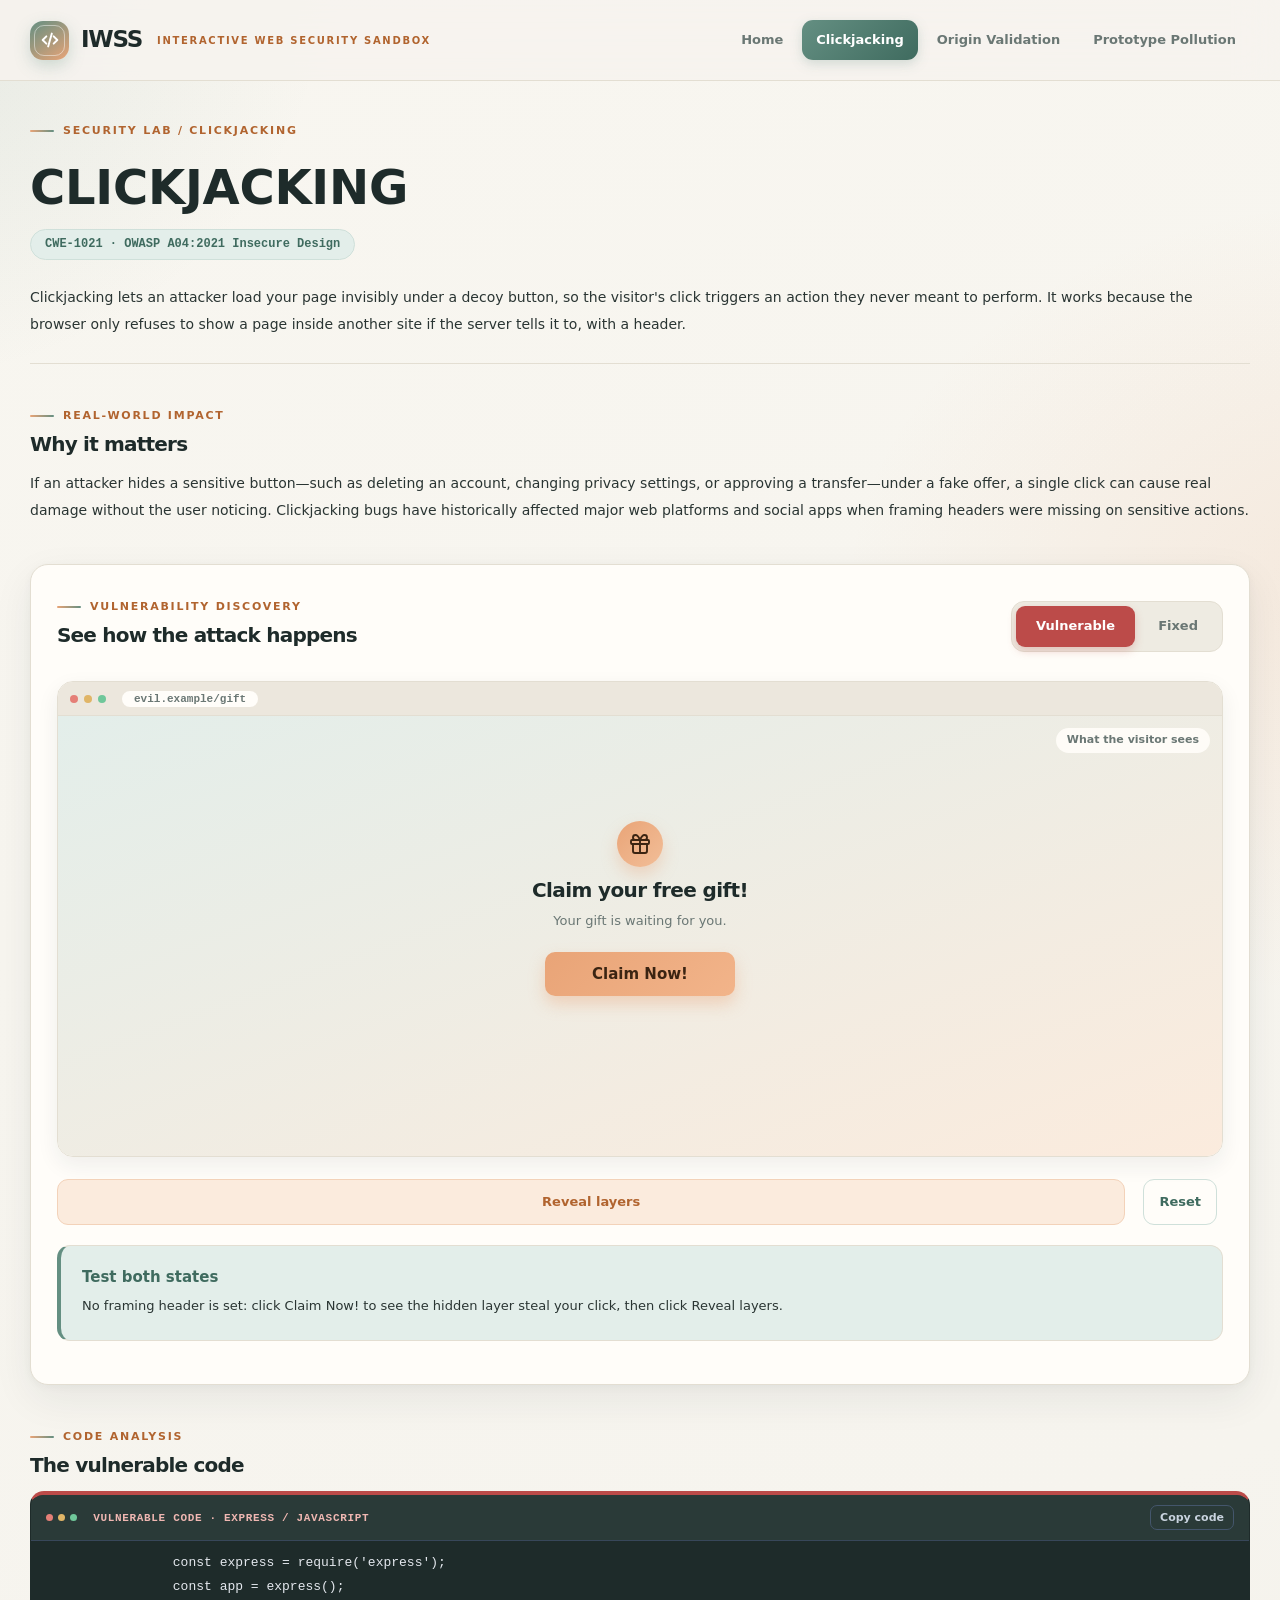
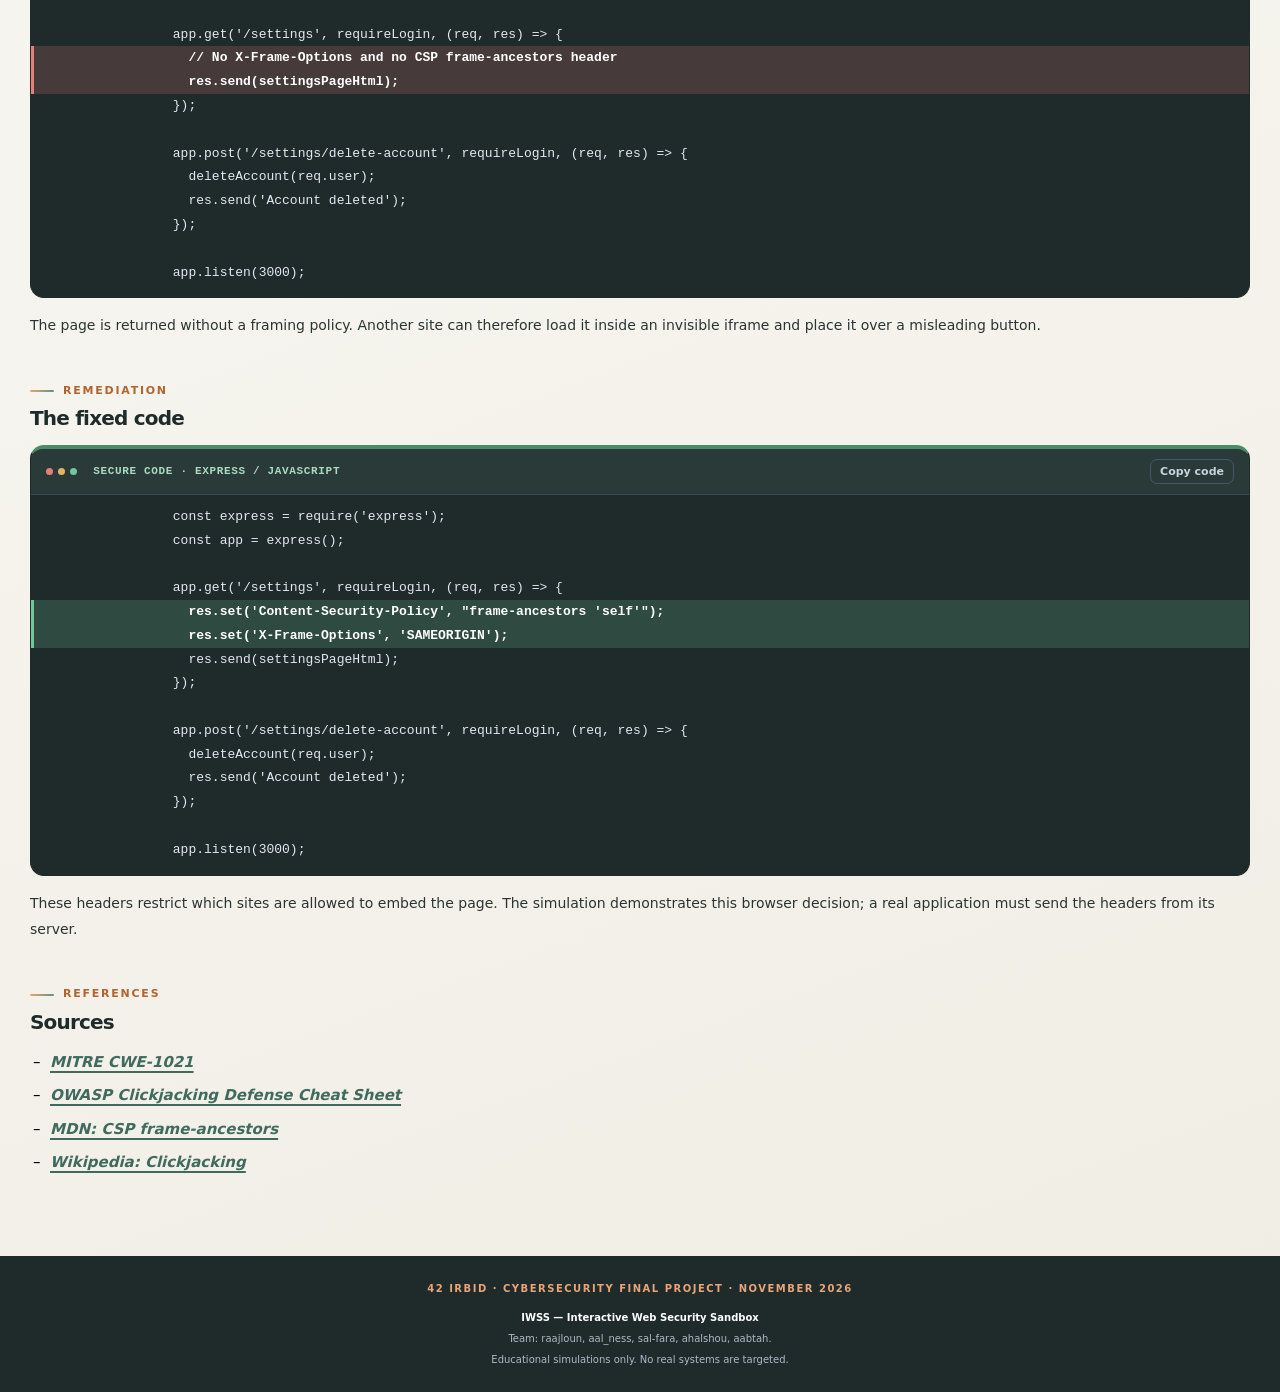
==== commit 4ea290ef: ":)" ====
--- a/labs/clickjacking.html
+++ b/labs/clickjacking.html
@@ -4,13 +4,13 @@
     <meta charset="utf-8" />
     <meta name="viewport" content="width=device-width,initial-scale=1" />
     <meta name="theme-color" content="#F6F4EE" />
-    <title>Clickjacking - Ghurir</title>
+    <title>Clickjacking - IWSS</title>
     <link rel="stylesheet" href="../assets/css/style.css" />
   </head>
   <body>
     <header>
       <nav aria-label="Primary navigation">
-        <a class="brand" href="../index.html" aria-label="Ghurir home">
+        <a class="brand" href="../index.html" aria-label="IWSS home">
           <span class="brand-mark">
             <svg viewBox="0 0 24 24" fill="none"
               stroke="currentColor" stroke-width="2.1"
@@ -19,8 +19,8 @@
               <path d="m8 8-4 4 4 4M16 8l4 4-4 4M14 5l-4 14"/>
             </svg>
           </span>
-          <span class="brand-name">Ghurir</span>
-          <span class="brand-meta">Security Lab</span>
+          <span class="brand-name">IWSS</span>
+          <span class="brand-meta">Interactive Web Security Sandbox</span>
         </a>
 
         <div class="links">
@@ -283,7 +283,7 @@
         </p>
 
         <p>
-          <b>Ghurir — Interactive Web Security Sandbox</b>
+          <b>IWSS — Interactive Web Security Sandbox</b>
         </p>
 
         <p>
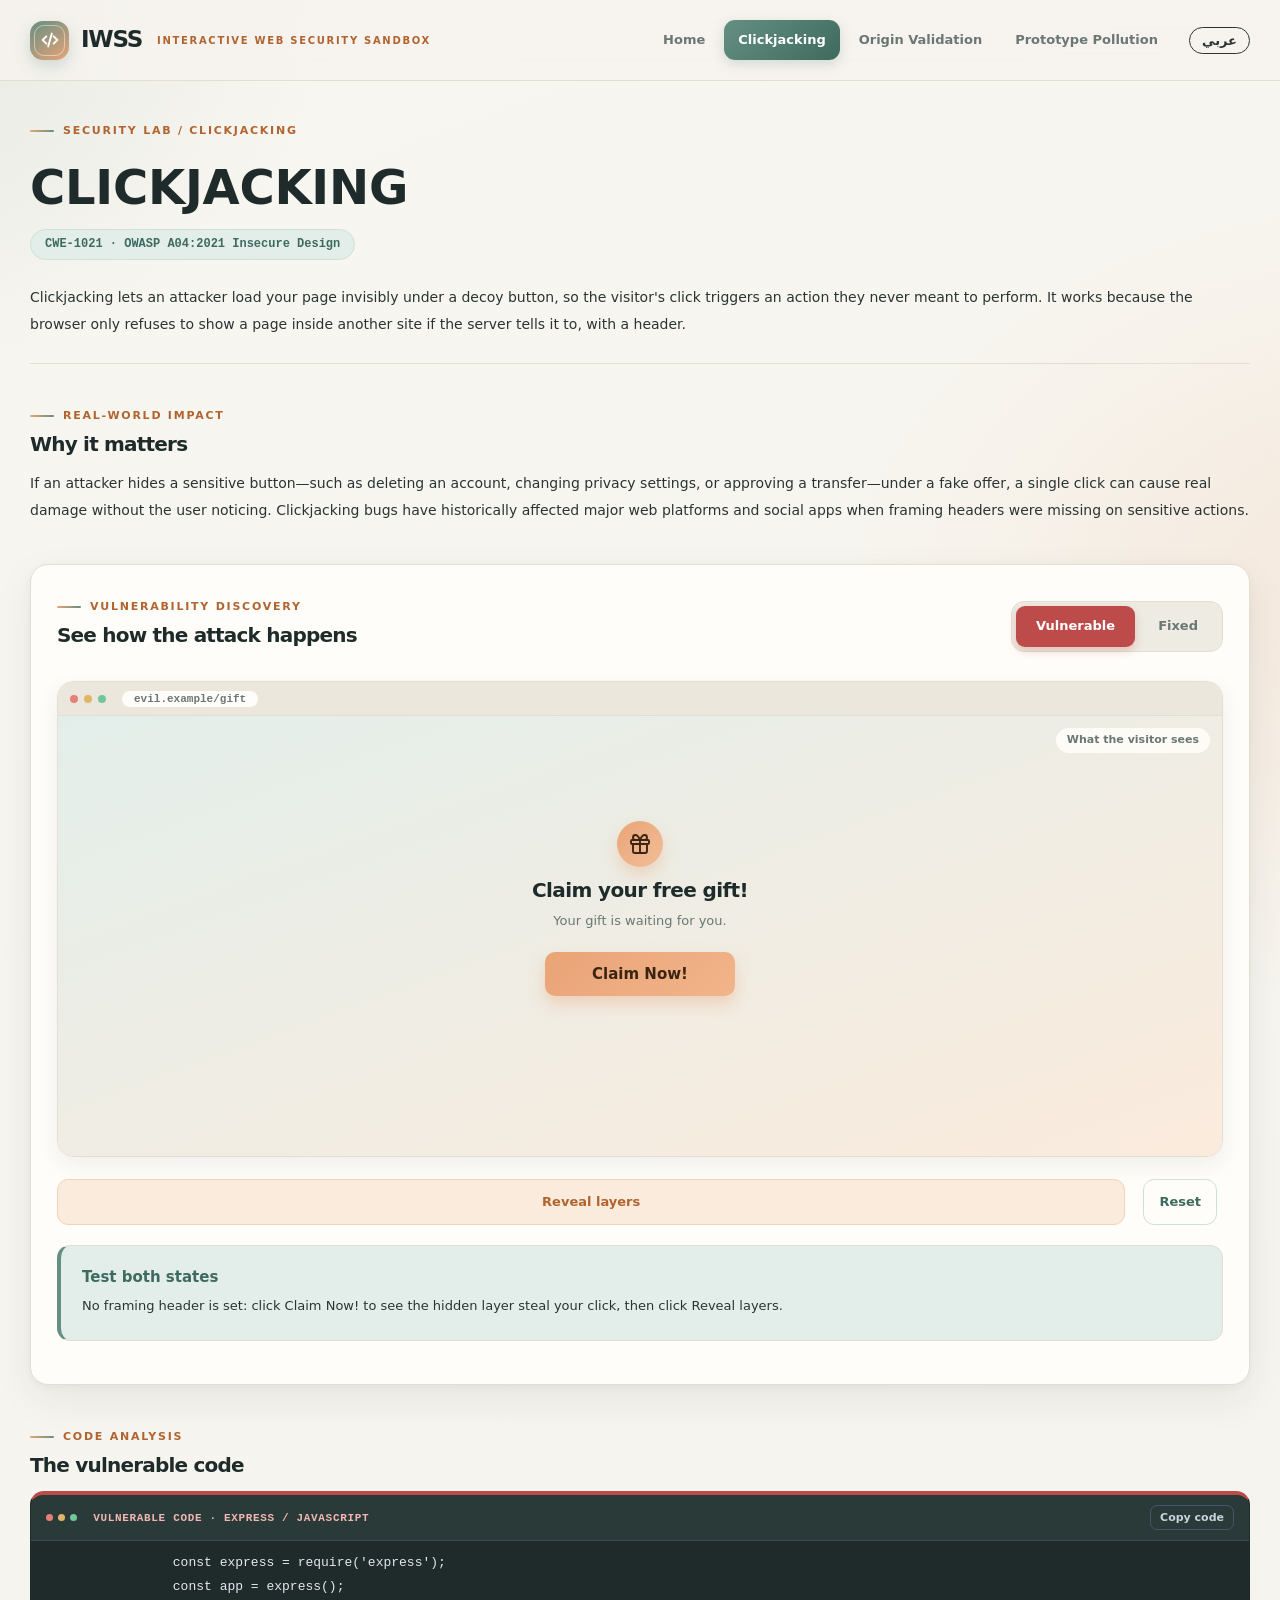
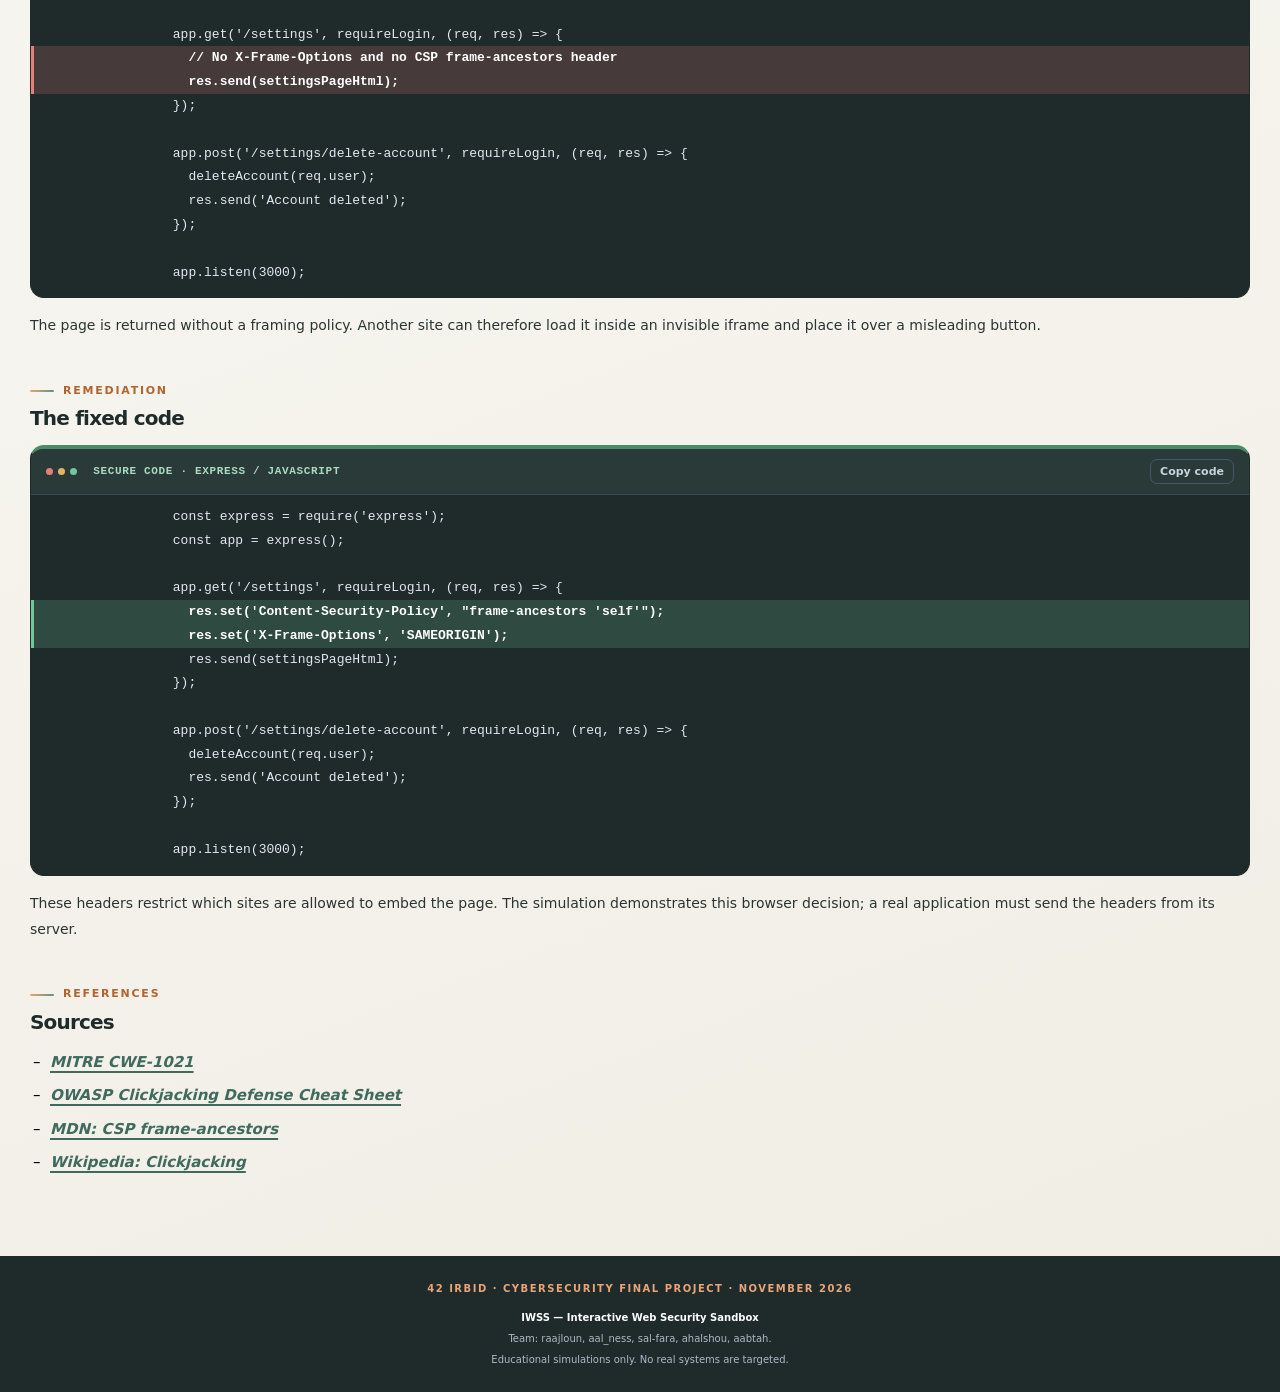
==== commit 8412238c: "add: Arabic language added" ====
--- a/labs/clickjacking.html
+++ b/labs/clickjacking.html
@@ -299,5 +299,7 @@
     <script src="../assets/js/main.js"></script>
     <script src="../assets/js/ui.js"></script>
     <script src="../assets/js/clickjacking.js"></script>
+    <script src="../assets/js/i18n.js"></script>
+
   </body>
 </html>
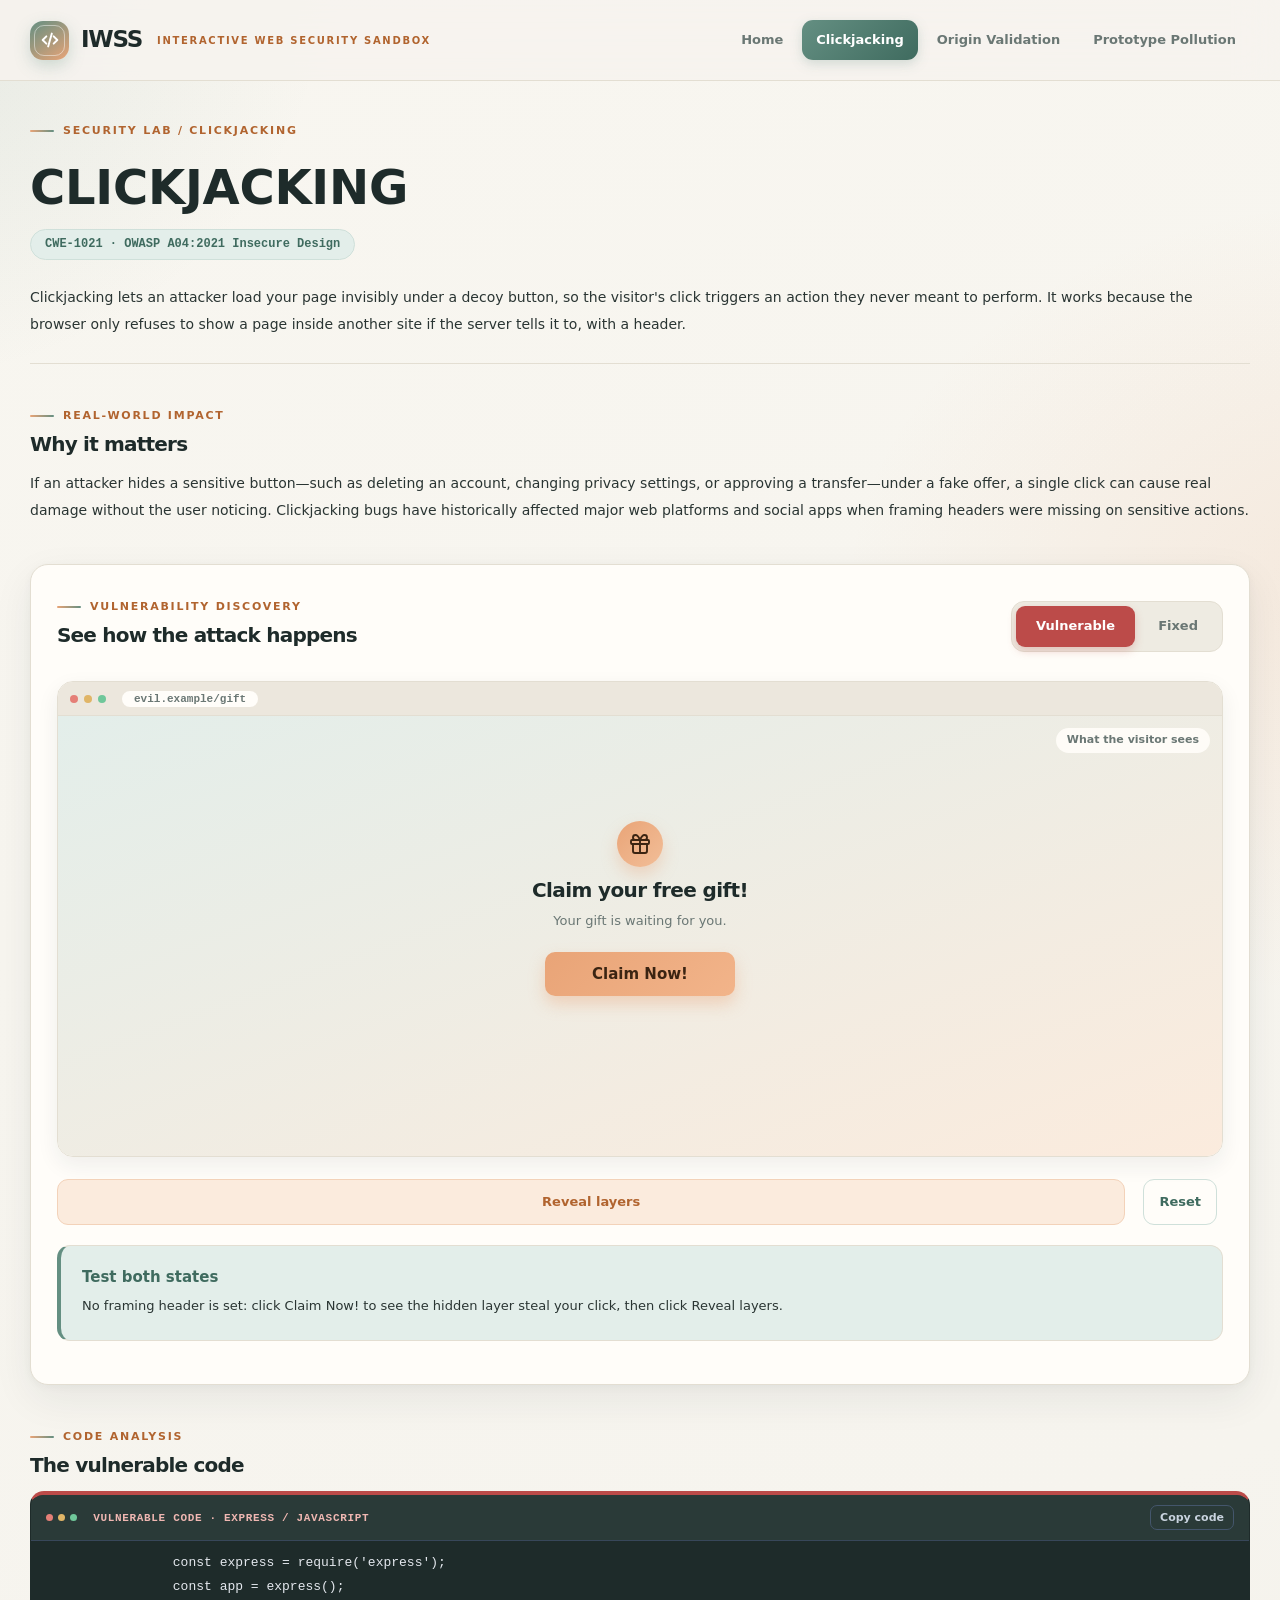
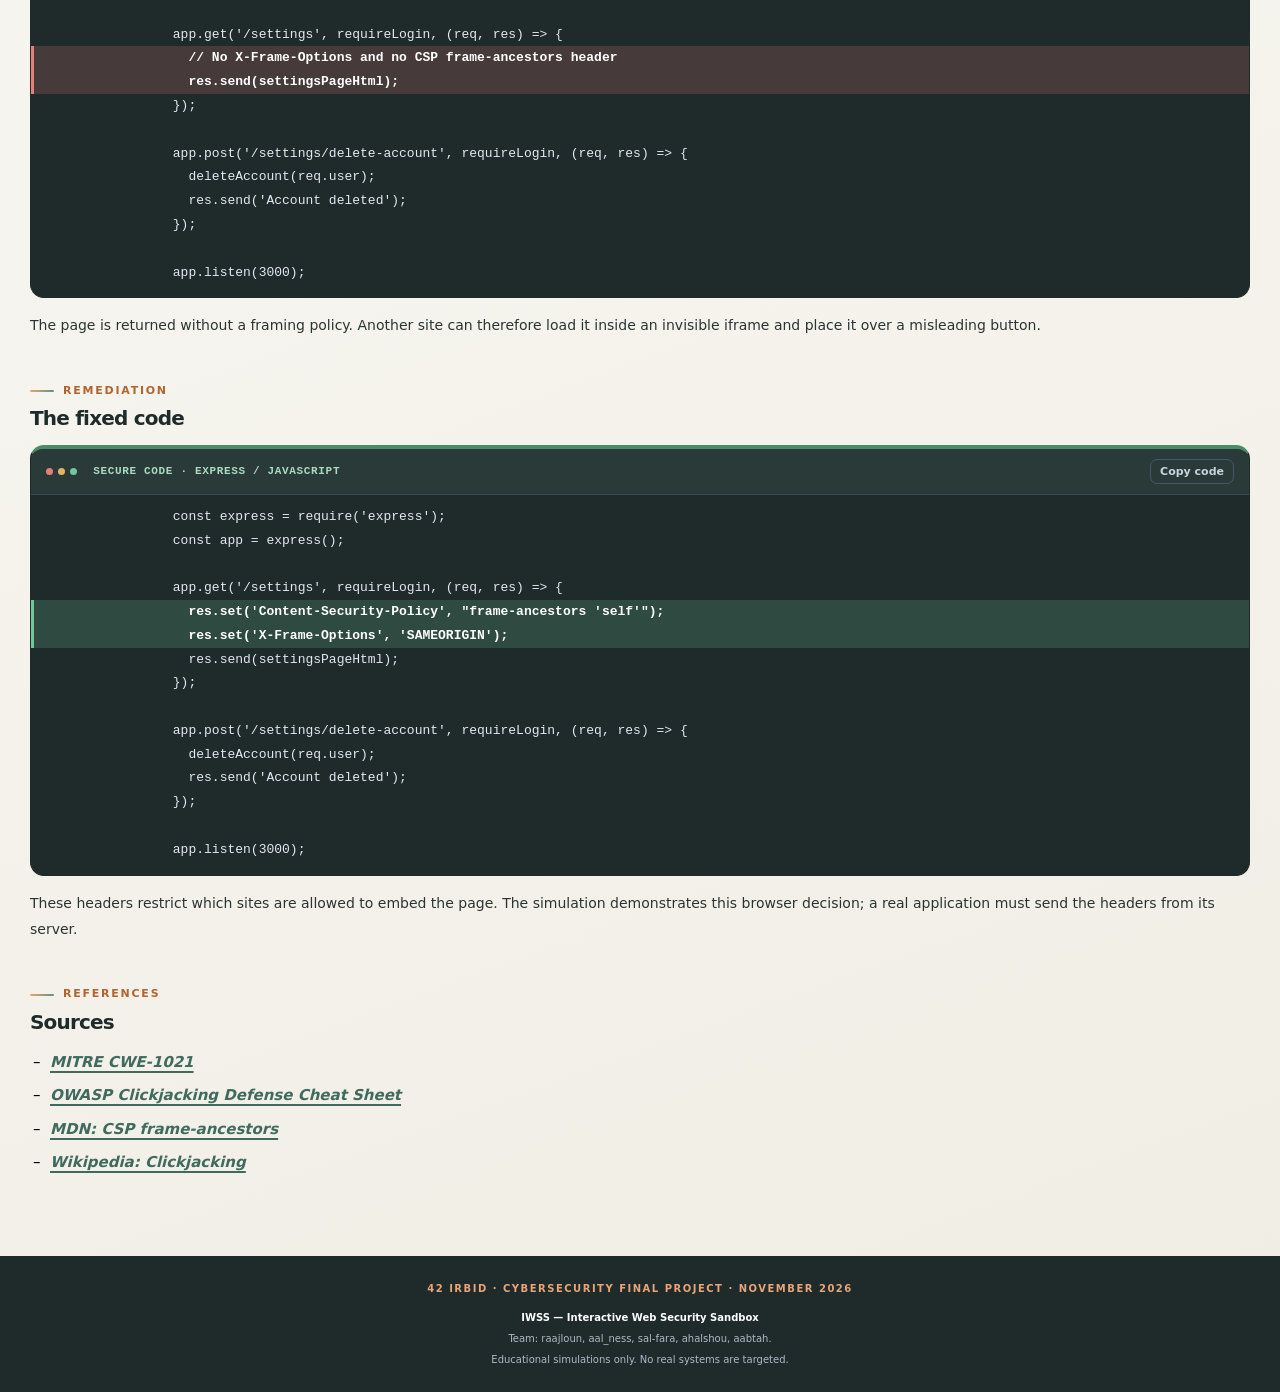
==== commit a6b09ff4: "Del: Delete Arabic" ====
--- a/labs/clickjacking.html
+++ b/labs/clickjacking.html
@@ -299,7 +299,6 @@
     <script src="../assets/js/main.js"></script>
     <script src="../assets/js/ui.js"></script>
     <script src="../assets/js/clickjacking.js"></script>
-    <script src="../assets/js/i18n.js"></script>
 
   </body>
 </html>
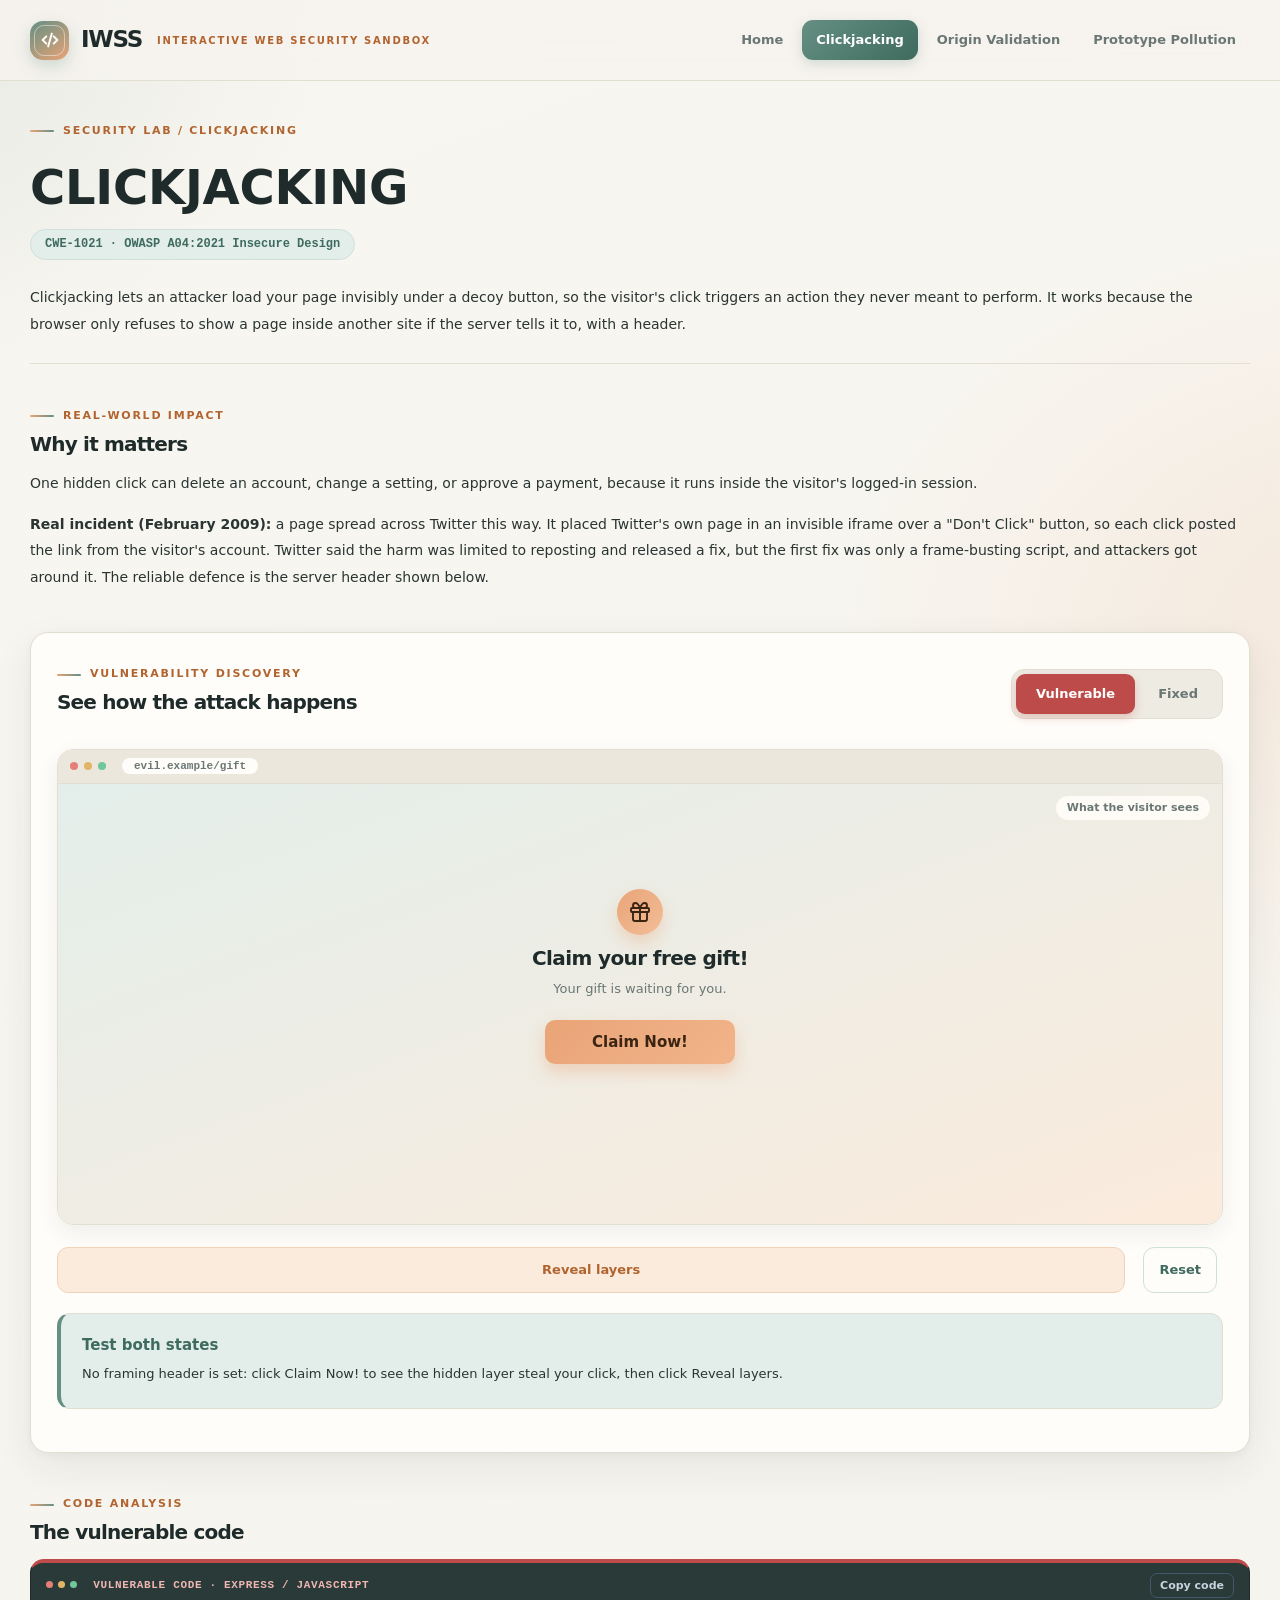
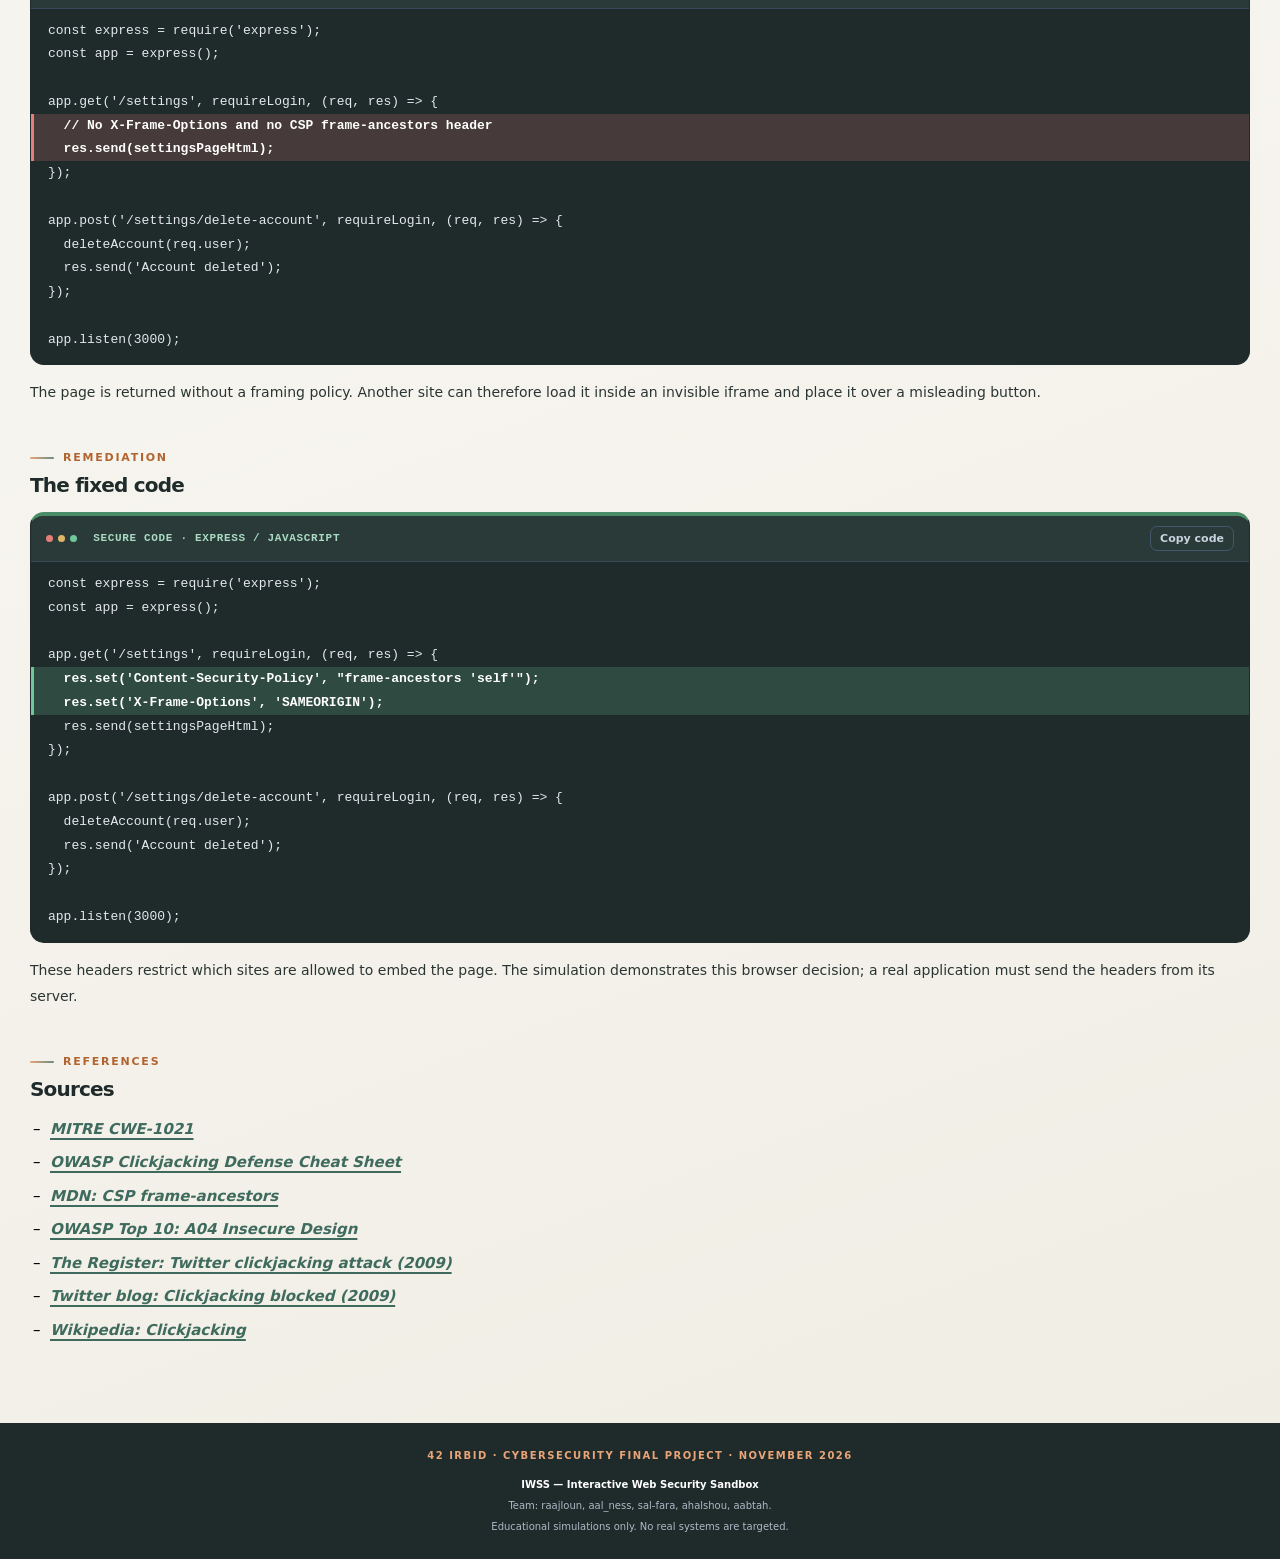
==== commit c3774716: ":)" ====
--- a/labs/clickjacking.html
+++ b/labs/clickjacking.html
@@ -60,12 +60,18 @@
             </div>
 
             <p>
-              If an attacker hides a sensitive button—such as deleting an
-              account, changing privacy settings, or approving a transfer—under
-              a fake offer, a single click can cause real damage without the
-              user noticing. Clickjacking bugs have historically affected major
-              web platforms and social apps when framing headers were missing
-              on sensitive actions.
+              One hidden click can delete an account, change a setting, or
+              approve a payment, because it runs inside the visitor's
+              logged-in session.
+            </p>
+            <p>
+              <b>Real incident (February 2009):</b> a page spread across
+              Twitter this way. It placed Twitter's own page in an invisible
+              iframe over a "Don't Click" button, so each click posted the
+              link from the visitor's account. Twitter said the harm was
+              limited to reposting and released a fix, but the first fix was
+              only a frame-busting script, and attackers got around it. The
+              reliable defence is the server header shown below.
             </p>
 
         </section>
@@ -264,6 +270,24 @@
               </li>
 
               <li>
+                <a href="https://owasp.org/Top10/A04_2021-Insecure_Design/">
+                  <em>OWASP Top 10: A04 Insecure Design</em>
+                </a>
+              </li>
+
+              <li>
+                <a href="https://www.theregister.com/2009/02/13/twitter_clickjack_attack/">
+                  <em>The Register: Twitter clickjacking attack (2009)</em>
+                </a>
+              </li>
+
+              <li>
+                <a href="https://blog.twitter.com/2009/clickjacking-blocked">
+                  <em>Twitter blog: Clickjacking blocked (2009)</em>
+                </a>
+              </li>
+
+              <li>
                 <a href="https://en.wikipedia.org/wiki/Clickjacking">
                   <em>Wikipedia: Clickjacking</em>
                 </a>
--- a/assets/css/style.css
+++ b/assets/css/style.css
@@ -1,5 +1,5 @@
 /* ==========================================================
-   GHURIR — Unified visual identity (Sage × Soft Apricot)
+   IWSS — Unified visual identity (Sage × Soft Apricot)
    Change a colour ONCE in :root and the whole site follows.
    ========================================================== */
 
@@ -92,9 +92,12 @@
 .eyebrow::before { content: ""; display: block; width: 24px; height: 2px; border-radius: 4px; background: linear-gradient(90deg, var(--accent), var(--primary)) }
 .tag { display: inline-flex; align-items: center; width: fit-content; gap: 8px; border: 1px solid var(--primary-line); border-radius: 99px; padding: 6px 14px; background: var(--primary-soft); color: var(--primary-deep); font: 650 12px/1.4 ui-monospace, SFMono-Regular, Menlo, Consolas, monospace; margin: 0 0 10px }
 .card { background: var(--card); border: 1px solid var(--bd); border-radius: var(--radius); padding: 27px 30px; margin: 18px 0; box-shadow: var(--shadow) }
-.pill { display: inline-block; background: var(--ok-soft); color: #3A7556; padding: 4px 11px; border-radius: 999px; font-size: 11px; font-weight: 800 }
-.pill.Medium { background: #F6EAD3; color: #8A6420 }
-.pill.Hard   { background: var(--bad-soft); color: #A23F3D }
+/* Difficulty pill: neutral colours + dots (red/green are reserved for Vulnerable/Fixed) */
+.pill { display: inline-flex; align-items: center; gap: 8px; background: var(--bg-2); color: var(--tx); border: 1px solid var(--bd); padding: 4px 11px; border-radius: 999px; font-size: 11px; font-weight: 800 }
+.pill::after { color: var(--accent-deep); letter-spacing: .15em }
+.pill.Easy::after   { content: "●○○" }
+.pill.Medium::after { content: "●●○" }
+.pill.Hard::after   { content: "●●●" }
 .btn { display: inline-flex; align-items: center; justify-content: center; gap: 10px; min-height: 44px; padding: 11px 19px; border-radius: 12px; text-decoration: none; font-size: 13px; font-weight: 750; border: 1px solid transparent; transition: transform .23s, box-shadow .23s, background .23s, color .23s }
 .btn:hover { transform: translateY(-2px) }
 .btn-primary { background: linear-gradient(130deg, var(--primary), var(--primary-deep)); color: #fff; box-shadow: 0 9px 21px rgb(var(--p-rgb) / .32) }
@@ -156,22 +159,6 @@
 .round-arrow { width: 36px; height: 36px; border-radius: 50%; display: grid; place-items: center; background: var(--primary-soft); color: var(--primary-deep); font-size: 18px; text-decoration: none; transition: transform .2s, background .2s, color .2s }
 .lab-card:hover .round-arrow { transform: translateX(3px); background: var(--accent); color: var(--on-accent) }
 
-.how { margin-top: 25px; display: grid; grid-template-columns: .8fr 1.2fr; gap: 28px; align-items: center; padding: 28px 33px; background: linear-gradient(125deg, var(--primary-soft), var(--accent-soft)) }
-.how h2 { font-size: 25px; margin: 0 0 7px }
-.how p { font-size: 13px; color: var(--mu); margin: 0 }
-.flow { display: grid; grid-template-columns: repeat(3, 1fr); gap: 28px; margin: 0 }
-.flow-step {
-  position: relative; display: flex; flex-direction: column; align-items: center; text-align: center; gap: 6px;
-  padding: 20px 12px 18px; background: rgba(255,253,249,.9); border: 1px solid var(--bd); border-radius: 16px;
-  box-shadow: 0 6px 16px rgba(31,42,55,.05);
-}
-.flow-num {
-  width: 40px; height: 40px; border-radius: 50%; display: grid; place-items: center; margin-bottom: 4px;
-  background: linear-gradient(135deg, var(--primary), var(--primary-deep)); color: #fff;
-  font-size: 17px; font-weight: 800; box-shadow: 0 5px 12px rgb(var(--p-rgb) / .30);
-}
-.flow-step b { font-size: 13.5px; color: var(--code) }
-.flow-step small { font-size: 11.5px; color: var(--mu); line-height: 1.4 }
 
 /* 6. LAB PAGES — SHARED STRUCTURE & CODE BLOCKS ------------ */
 .lab-page { padding-top: 34px }
@@ -365,7 +352,6 @@
   .art-screen { transform: scale(.87) rotate(-4deg) }
   .grid { grid-template-columns: 1fr }
   .lab-card { min-height: 210px }
-  .how { grid-template-columns: 1fr }
 }
 
 @media (max-width: 760px) {
@@ -399,7 +385,6 @@
   .section-note { display: none }
   .card { padding: 20px 17px }
   .lab-heading h1 { font-size: 32px }
-  .flow { grid-template-columns: 1fr; gap: 20px }
 }
 
 @media (prefers-reduced-motion: reduce) {
